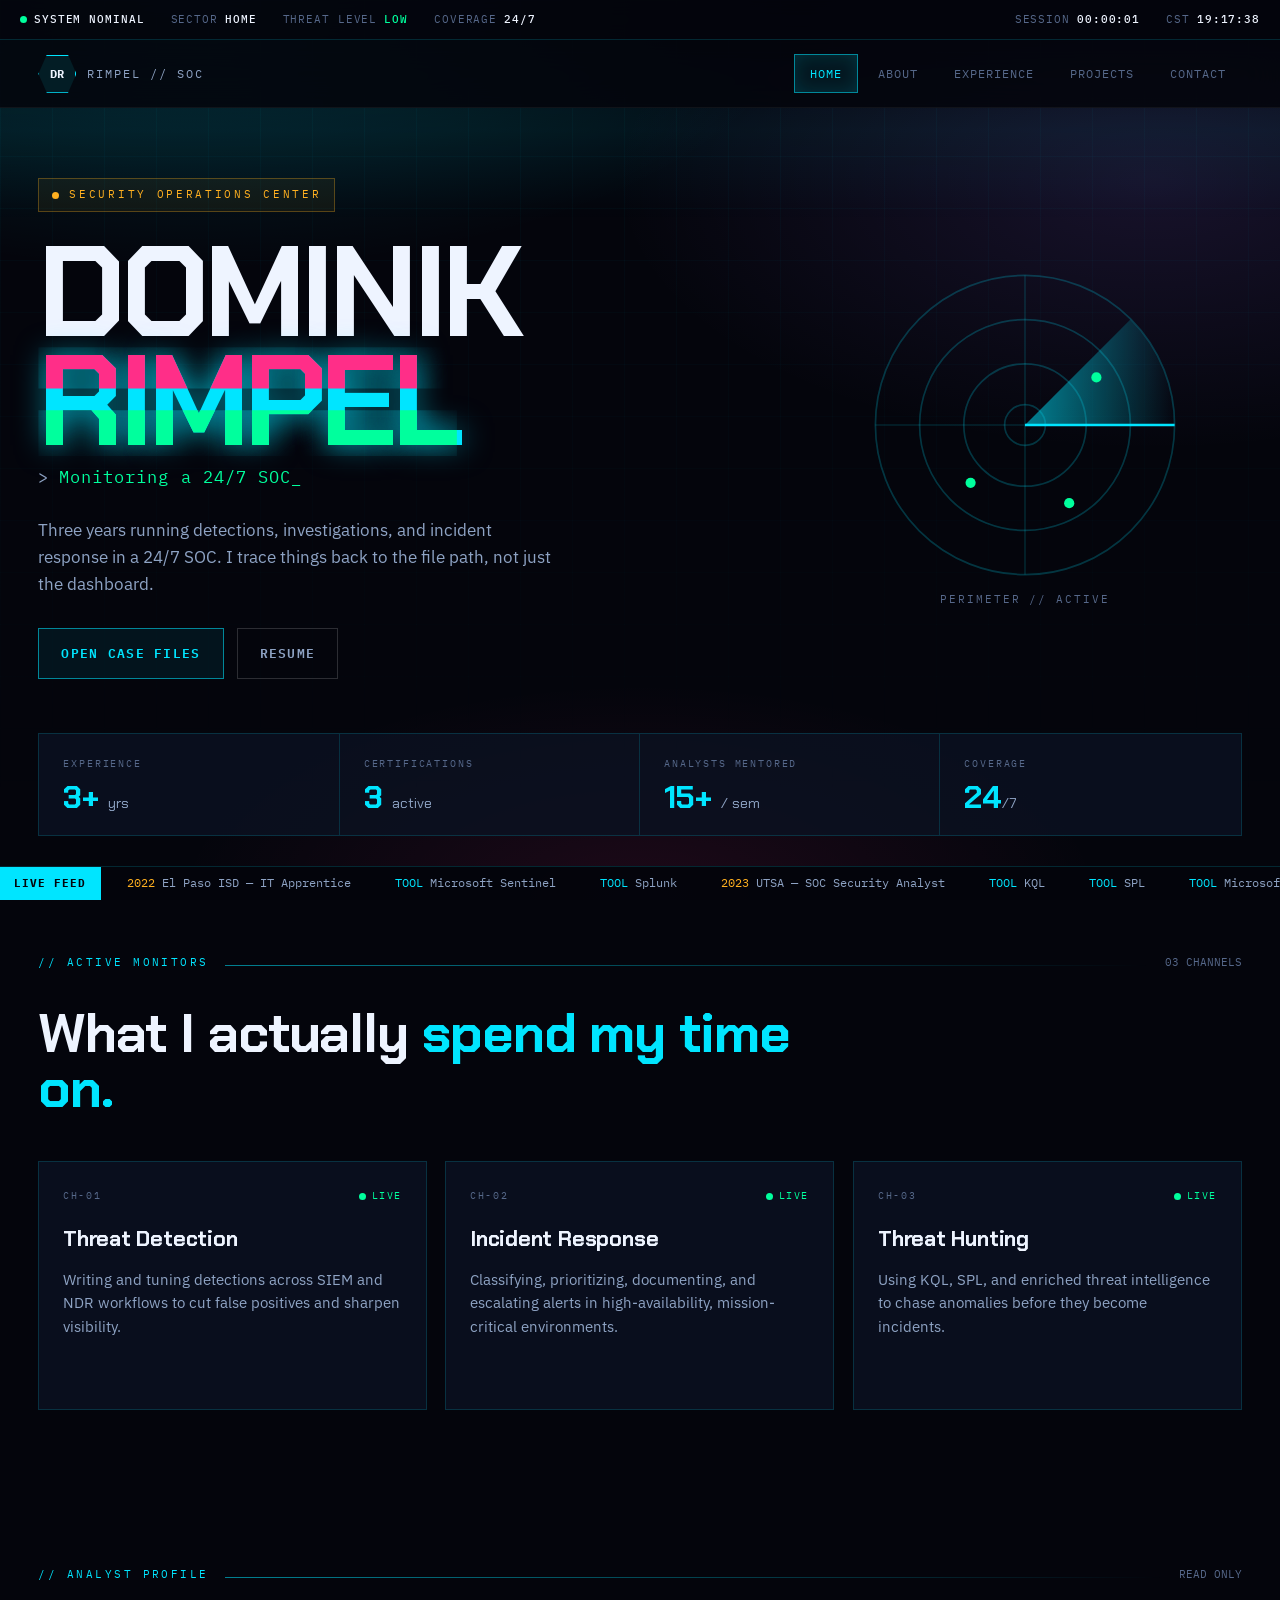
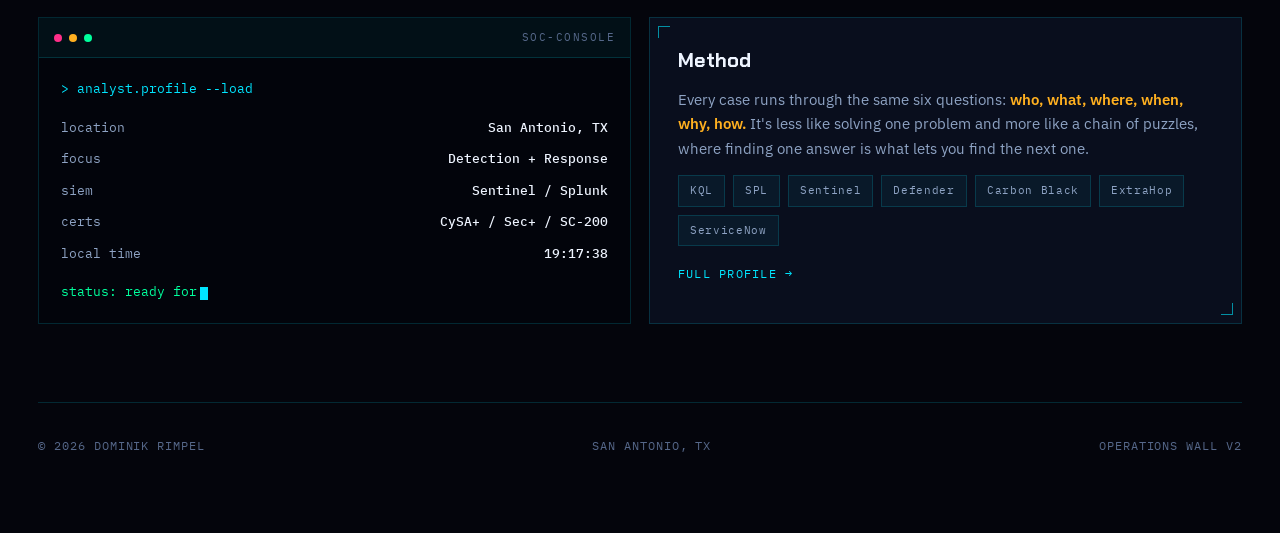
==== index.html @ 5b0d6db0 "Tweaked index again" ====
<!DOCTYPE html>
<html lang="en">
<head>
<meta charset="UTF-8">
<meta name="viewport" content="width=device-width, initial-scale=1.0">
<title>Dominik Rimpel | SOC Operations</title>
<link rel="preconnect" href="https://fonts.googleapis.com">
<link rel="preconnect" href="https://fonts.gstatic.com" crossorigin>
<link href="https://fonts.googleapis.com/css2?family=Chakra+Petch:wght@400;600;700&family=IBM+Plex+Mono:wght@400;500;600;700&family=IBM+Plex+Sans:wght@400;500;600&display=swap" rel="stylesheet">
<link rel="icon" href="assets/images/favicon/favicon.ico" sizes="any">
<link rel="icon" href="assets/images/favicon/favicon.svg" type="image/svg+xml">
<link rel="icon" href="assets/images/favicon/favicon-32.png" sizes="32x32" type="image/png">
<link rel="apple-touch-icon" href="assets/images/favicon/apple-touch-icon.png">
<link rel="stylesheet" href="assets/css/main.css">
</head>
<body>

<div class="boot" id="boot">
  <div class="boot-inner">
    <p class="boot-line">&gt; initializing operations wall<b> ok</b></p>
    <p class="boot-line">&gt; mounting telemetry feeds<b> ok</b></p>
    <p class="boot-line">&gt; loading analyst profile<b> ok</b></p>
    <p class="boot-line">&gt; sector: HOME<b> ready</b></p>
    <div class="boot-bar"><i></i></div>
  </div>
</div>

<div class="sweep"></div>
<div class="reticle" id="reticle"></div>

<div class="statusbar">
  <span class="sb-item"><span class="pip"></span> <b>SYSTEM NOMINAL</b></span>
  <span class="sb-item sb-hide">SECTOR <b>HOME</b></span>
  <span class="sb-item sb-hide">THREAT LEVEL <b class="ok">LOW</b></span>
  <span class="sb-item sb-hide">COVERAGE <b>24/7</b></span>
  <span class="sb-item sb-push">SESSION <b id="uptime">00:00:00</b></span>
  <span class="sb-item">CST <b data-clock>--:--:--</b></span>
</div>

<nav class="nav">
  <div class="nav-in">
    <a class="mark" href="index.html">
      <span class="mark-glyph">DR</span>
      <span class="mark-txt">Rimpel // SOC</span>
    </a>
    <button class="navbtn" id="navbtn" type="button">MENU</button>
    <ul class="navlinks" id="navlinks">
      <li><a class="on" href="index.html">Home</a></li>
      <li><a href="about.html">About</a></li>
      <li><a href="experience.html">Experience</a></li>
      <li><a href="projects.html">Projects</a></li>
      <li><a href="contact.html">Contact</a></li>
    </ul>
  </div>
</nav>

<main class="wrap">

<section class="hero">
  <div class="hero-grid">
    <div>
      <span class="kicker"><span class="pip"></span> Security Operations Center</span>
      <h1 class="name">Dominik<br><span class="glitch" data-t="Rimpel">Rimpel</span></h1>
      <p class="rolebar">&gt; <span class="rot" id="rotator" data-words="Monitoring a 24/7 SOC|Building better alerts|Chasing threats|CS graduate, 2026|Hardware tinkerer"></span></p>
      <p class="lede">Three years running detections, investigations, and incident response in a 24/7 SOC. I trace things back to the file path, not just the dashboard.</p>
      <div class="cta-row">
        <a class="btn" href="projects.html">Open Case Files</a>
        <a class="btn ghost" href="assets/files/Dominik-Rimpel-Resume.pdf" target="_blank">Resume</a>
      </div>
    </div>

    <div class="radar-cell">
      <div class="radar">
        <svg viewBox="0 0 200 200">
          <circle class="ring" cx="100" cy="100" r="88"/>
          <circle class="ring" cx="100" cy="100" r="62"/>
          <circle class="ring" cx="100" cy="100" r="36"/>
          <circle class="ring" cx="100" cy="100" r="12"/>
          <line class="cross" x1="100" y1="12" x2="100" y2="188"/>
          <line class="cross" x1="12" y1="100" x2="188" y2="100"/>
          <g class="beam">
            <defs>
              <linearGradient id="bg1" x1="0" y1="0" x2="1" y2="0">
                <stop offset="0%" stop-color="#00e5ff" stop-opacity="0.55"/>
                <stop offset="100%" stop-color="#00e5ff" stop-opacity="0"/>
              </linearGradient>
            </defs>
            <path d="M100,100 L188,100 A88,88 0 0,0 162,38 Z" fill="url(#bg1)"/>
            <line x1="100" y1="100" x2="188" y2="100" stroke="#00e5ff" stroke-width="1.5"/>
          </g>
          <circle class="blip" cx="142" cy="72" r="3"/>
          <circle class="blip" cx="68" cy="134" r="3"/>
          <circle class="blip" cx="126" cy="146" r="3"/>
        </svg>
        <p class="radar-cap">Perimeter // active</p>
      </div>
    </div>
  </div>

  <div class="metrics">
    <div class="metric">
      <p class="k">Experience</p>
      <p class="v"><span data-count="3">0</span>+ <small>yrs</small></p>
      <svg class="spark" viewBox="0 0 100 26" preserveAspectRatio="none"><path d="M0,20 L14,14 L28,17 L42,8 L56,12 L70,5 L84,9 L100,3"/></svg>
    </div>
    <div class="metric">
      <p class="k">Certifications</p>
      <p class="v"><span data-count="3">0</span> <small>active</small></p>
      <svg class="spark" viewBox="0 0 100 26" preserveAspectRatio="none"><path d="M0,22 L20,22 L20,14 L48,14 L48,7 L100,7"/></svg>
    </div>
    <div class="metric">
      <p class="k">Analysts Mentored</p>
      <p class="v"><span data-count="15">0</span>+ <small>/ sem</small></p>
      <svg class="spark" viewBox="0 0 100 26" preserveAspectRatio="none"><path d="M0,24 L16,18 L32,20 L48,11 L64,15 L80,6 L100,8"/></svg>
    </div>
    <div class="metric">
      <p class="k">COVERAGE</p>
      <p class="v">24<small>/7</small></p>
      <svg class="spark" viewBox="0 0 100 26" preserveAspectRatio="none"><path d="M0,13 L12,6 L24,19 L36,9 L48,21 L60,10 L72,17 L84,7 L100,13"/></svg>
    </div>
  </div>
</section>

<section class="slab">
  <div class="shead">
    <span class="lbl">// Active Monitors</span>
    <span class="rule"></span>
    <span class="cnt">03 CHANNELS</span>
  </div>
  <h2 class="big">What I actually <em>spend my time on.</em></h2>

  <div class="tiles">
    <div class="tile rv">
      <div class="tile-top"><span>CH-01</span><span class="st"><span class="pip"></span>LIVE</span></div>
      <h3>Threat Detection</h3>
      <p>Writing and tuning detections across SIEM and NDR workflows to cut false positives and sharpen visibility.</p>
      <div class="bars"><i style="animation-delay:0s"></i><i style="animation-delay:.1s"></i><i style="animation-delay:.2s"></i><i style="animation-delay:.3s"></i><i style="animation-delay:.4s"></i><i style="animation-delay:.5s"></i><i style="animation-delay:.6s"></i><i style="animation-delay:.7s"></i></div>
    </div>
    <div class="tile rv">
      <div class="tile-top"><span>CH-02</span><span class="st"><span class="pip"></span>LIVE</span></div>
      <h3>Incident Response</h3>
      <p>Classifying, prioritizing, documenting, and escalating alerts in high-availability, mission-critical environments.</p>
      <div class="bars"><i style="animation-delay:.15s"></i><i style="animation-delay:.35s"></i><i style="animation-delay:.05s"></i><i style="animation-delay:.5s"></i><i style="animation-delay:.25s"></i><i style="animation-delay:.6s"></i><i style="animation-delay:.4s"></i><i style="animation-delay:.2s"></i></div>
    </div>
    <div class="tile rv">
      <div class="tile-top"><span>CH-03</span><span class="st"><span class="pip"></span>LIVE</span></div>
      <h3>Threat Hunting</h3>
      <p>Using KQL, SPL, and enriched threat intelligence to chase anomalies before they become incidents.</p>
      <div class="bars"><i style="animation-delay:.3s"></i><i style="animation-delay:.1s"></i><i style="animation-delay:.45s"></i><i style="animation-delay:.2s"></i><i style="animation-delay:.55s"></i><i style="animation-delay:.35s"></i><i style="animation-delay:.65s"></i><i style="animation-delay:.15s"></i></div>
    </div>
  </div>
</section>

<section class="slab">
  <div class="shead">
    <span class="lbl">// Analyst Profile</span>
    <span class="rule"></span>
    <span class="cnt">READ ONLY</span>
  </div>
  <div class="split">
    <div class="term rv">
      <div class="term-bar"><span class="d"></span><span class="d"></span><span class="d"></span><span class="t">soc-console</span></div>
      <div class="term-body">
        <p class="cmd">&gt; <span data-type="analyst.profile --load"></span></p>
        <div class="row"><span>location</span><b>San Antonio, TX</b></div>
        <div class="row"><span>focus</span><b>Detection + Response</b></div>
        <div class="row"><span>siem</span><b>Sentinel / Splunk</b></div>
        <div class="row"><span>certs</span><b>CySA+ / Sec+ / SC-200</b></div>
        <div class="row"><span>local time</span><b data-clock>--:--:--</b></div>
        <p class="out">status: <span data-type="ready for investigation"></span></p>
      </div>
    </div>
    <div class="panelbox rv">
      <span class="corner tl"></span><span class="corner br"></span>
      <h3>Method</h3>
      <p>Every case runs through the same six questions: <strong>who, what, where, when, why, how.</strong> It's less like solving one problem and more like a chain of puzzles, where finding one answer is what lets you find the next one.</p>
      <ul class="chips">
        <li>KQL</li><li>SPL</li><li>Sentinel</li><li>Defender</li><li>Carbon Black</li><li>ExtraHop</li><li>ServiceNow</li>
      </ul>
      <a class="arrow" href="about.html">Full profile &rarr;</a>
    </div>
  </div>
</section>
</main>

<footer class="foot">
  <span>&copy; 2026 Dominik Rimpel</span>
  <span>San Antonio, TX</span>
  <span>Operations wall v2</span>
</footer>

<div class="ticker">
  <span class="ticker-tag">Live Feed</span>
  <div class="ticker-feed" id="tickerFeed"></div>
</div>

<script src="assets/js/main.js"></script>
</body>
</html>
---- assets/css/main.css ----
/* =========================================================
   DOMINIK RIMPEL — SOC OPERATIONS WALL
   A portfolio rendered as a live security operations console.
   ========================================================= */

:root{
  /* Core surface */
  --void:      #04050c;
  --deep:      #080c18;
  --panel:     rgba(11, 18, 34, 0.82);
  --panel-hi:  rgba(18, 28, 50, 0.92);
  --edge:      rgba(0, 229, 255, 0.16);
  --edge-hot:  rgba(0, 229, 255, 0.55);

  /* Signal palette */
  --cyan:      #00e5ff;
  --amber:     #ffb020;
  --magenta:   #ff2e88;
  --lime:      #00ff9d;
  --violet:    #9b6bff;

  /* Text */
  --text:      #eef4ff;
  --muted:     #8ea3c4;
  --dim:       #56688a;

  --mono: 'IBM Plex Mono', ui-monospace, monospace;
  --display: 'Chakra Petch', system-ui, sans-serif;
  --body: 'IBM Plex Sans', system-ui, sans-serif;

  --bar-h: 40px;
  --tick-h: 34px;
}

*{ box-sizing:border-box; margin:0; padding:0; }
html{ scroll-behavior:smooth; }

body{
  min-height:100vh;
  background:var(--void);
  color:var(--text);
  font-family:var(--body);
  line-height:1.6;
  overflow-x:hidden;
  padding-top:var(--bar-h);
  padding-bottom:var(--tick-h);
}

/* ===== Ambient field ===== */
body::before{
  content:"";
  position:fixed; inset:0; z-index:-3; pointer-events:none;
  background:
    radial-gradient(ellipse 80% 50% at 15% 0%, rgba(0,229,255,0.16), transparent 60%),
    radial-gradient(ellipse 70% 50% at 90% 20%, rgba(155,107,255,0.13), transparent 60%),
    radial-gradient(ellipse 60% 40% at 50% 100%, rgba(255,46,136,0.10), transparent 60%),
    var(--void);
}
body::after{
  content:"";
  position:fixed; inset:0; z-index:-2; pointer-events:none;
  background-image:
    linear-gradient(rgba(0,229,255,0.045) 1px, transparent 1px),
    linear-gradient(90deg, rgba(0,229,255,0.045) 1px, transparent 1px);
  background-size:52px 52px;
  animation:grid-crawl 9s linear infinite;
  mask-image:linear-gradient(to bottom, rgba(0,0,0,0.9), transparent 92%);
}
@keyframes grid-crawl{
  from{ background-position:0 0, 0 0; }
  to{ background-position:52px 52px, 52px 52px; }
}

/* Scanline sweep across whole viewport */
.sweep{
  position:fixed; left:0; right:0; height:180px; z-index:-1; pointer-events:none;
  background:linear-gradient(180deg, transparent, rgba(0,229,255,0.055), transparent);
  animation:sweep-down 7s linear infinite;
}
@keyframes sweep-down{
  from{ top:-180px; }
  to{ top:100%; }
}

/* Cursor reticle */
.reticle{
  position:fixed; width:460px; height:460px; z-index:1; pointer-events:none;
  border-radius:50%;
  background:radial-gradient(circle, rgba(0,229,255,0.09), transparent 68%);
  transform:translate(-9999px,-9999px);
  transition:transform 0.05s linear;
}

/* ===== Boot overlay ===== */
.boot{
  position:fixed; inset:0; z-index:200;
  background:var(--void);
  display:flex; align-items:center; justify-content:center;
  font-family:var(--mono); font-size:0.86rem;
  transition:opacity 0.5s ease, visibility 0.5s ease;
}
.boot.done{ opacity:0; visibility:hidden; }
.boot-inner{ width:min(520px, 86%); }
.boot-line{ color:var(--dim); margin-bottom:5px; }
.boot-line b{ color:var(--lime); font-weight:500; }
.boot-bar{
  height:3px; background:rgba(255,255,255,0.08); margin-top:18px; overflow:hidden;
}
.boot-bar i{
  display:block; height:100%; width:0%;
  background:linear-gradient(90deg, var(--cyan), var(--lime));
  box-shadow:0 0 14px var(--cyan);
}

/* ===== Top status bar ===== */
.statusbar{
  position:fixed; top:0; left:0; right:0; height:var(--bar-h); z-index:60;
  display:flex; align-items:center; gap:26px;
  padding:0 20px;
  background:rgba(4,5,12,0.94);
  border-bottom:1px solid var(--edge);
  backdrop-filter:blur(14px);
  font-family:var(--mono); font-size:0.7rem;
  letter-spacing:0.08em; text-transform:uppercase;
  color:var(--dim);
  overflow:hidden;
}
.sb-item{ display:flex; align-items:center; gap:7px; white-space:nowrap; }
.sb-item b{ color:var(--text); font-weight:500; }
.sb-item .ok{ color:var(--lime); }
.sb-item .warn{ color:var(--amber); }
.sb-push{ margin-left:auto; }
.pip{
  width:7px; height:7px; border-radius:50%; background:var(--lime);
  box-shadow:0 0 0 0 rgba(0,255,157,0.6);
  animation:pip 1.8s ease-out infinite;
}
@keyframes pip{
  0%{ box-shadow:0 0 0 0 rgba(0,255,157,0.55); }
  70%{ box-shadow:0 0 0 9px rgba(0,255,157,0); }
  100%{ box-shadow:0 0 0 0 rgba(0,255,157,0); }
}
@media (max-width:900px){ .sb-hide{ display:none; } }

/* ===== Bottom event ticker ===== */
.ticker{
  position:fixed; bottom:0; left:0; right:0; height:var(--tick-h); z-index:60;
  background:rgba(4,5,12,0.96);
  border-top:1px solid var(--edge);
  display:flex; align-items:center; overflow:hidden;
  font-family:var(--mono); font-size:0.72rem;
}
.ticker-tag{
  flex-shrink:0; height:100%; display:flex; align-items:center; padding:0 14px;
  background:var(--cyan); color:#04050c; font-weight:700;
  letter-spacing:0.1em; text-transform:uppercase; font-size:0.66rem;
}
.ticker-feed{
  display:flex; gap:44px; white-space:nowrap;
  animation:ticker-run 46s linear infinite;
  padding-left:26px;
}
.ticker-feed span{ color:var(--muted); }
.ticker-feed span i{ font-style:normal; color:var(--cyan); }
.ticker-feed span em{ font-style:normal; color:var(--amber); }
.ticker-feed span u{ text-decoration:none; color:var(--lime); }
@keyframes ticker-run{
  from{ transform:translateX(0); }
  to{ transform:translateX(-50%); }
}

/* ===== Nav ===== */
.nav{
  position:sticky; top:var(--bar-h); z-index:50;
  background:rgba(4,5,12,0.86);
  border-bottom:1px solid rgba(255,255,255,0.05);
  backdrop-filter:blur(16px);
}
.nav-in{
  width:min(1320px,94%); margin:0 auto;
  display:flex; align-items:center; justify-content:space-between;
  padding:14px 0; gap:20px;
}
.mark{
  display:flex; align-items:center; gap:11px;
  text-decoration:none; color:var(--text);
}
.mark-glyph{
  width:38px; height:38px; flex-shrink:0;
  border:1px solid var(--cyan);
  clip-path:polygon(22% 0%, 78% 0%, 100% 50%, 78% 100%, 22% 100%, 0% 50%);
  display:grid; place-items:center;
  font-family:var(--mono); font-weight:700; font-size:0.78rem;
  background:rgba(0,229,255,0.09);
  animation:glyph-glow 2.6s ease-in-out infinite;
}
@keyframes glyph-glow{
  0%,100%{ box-shadow:0 0 12px rgba(0,229,255,0.28); }
  50%{ box-shadow:0 0 26px rgba(0,229,255,0.6); }
}
.mark-txt{ font-family:var(--mono); font-size:0.76rem; letter-spacing:0.16em; text-transform:uppercase; color:var(--muted); }

.navlinks{ list-style:none; display:flex; gap:4px; }
.navlinks a{
  display:block; padding:9px 15px;
  font-family:var(--mono); font-size:0.76rem; letter-spacing:0.08em; text-transform:uppercase;
  color:var(--dim); text-decoration:none;
  border:1px solid transparent;
  transition:color 0.2s, border-color 0.2s, background 0.2s;
}
.navlinks a:hover{ color:var(--text); border-color:var(--edge); }
.navlinks a.on{
  color:var(--cyan); border-color:var(--edge-hot);
  background:rgba(0,229,255,0.08);
  box-shadow:inset 0 0 18px rgba(0,229,255,0.14);
}
.navbtn{
  display:none; background:none; border:1px solid var(--edge); color:var(--text);
  font-family:var(--mono); font-size:0.74rem; padding:9px 13px; cursor:pointer;
}

/* ===== Layout ===== */
.wrap{ width:min(1320px,94%); margin:0 auto; position:relative; }
.slab{ padding:78px 0; position:relative; }

/* Section header with rule */
.shead{ display:flex; align-items:baseline; gap:16px; margin-bottom:34px; }
.shead .lbl{
  font-family:var(--mono); font-size:0.7rem; letter-spacing:0.22em; text-transform:uppercase;
  color:var(--cyan); white-space:nowrap;
}
.shead .rule{ flex:1; height:1px; background:linear-gradient(90deg, var(--edge-hot), transparent); }
.shead .cnt{ font-family:var(--mono); font-size:0.7rem; color:var(--dim); }

h2.big{
  font-family:var(--display);
  font-size:clamp(2rem,4.6vw,3.4rem); font-weight:700;
  letter-spacing:-0.02em; line-height:1.02; margin-bottom:44px;
  max-width:820px;
}
h2.big em{ font-style:normal; color:var(--cyan); }

/* ===== HERO ===== */
.hero{ position:relative; padding:70px 0 40px; }
.hero-grid{ display:grid; grid-template-columns:1.25fr 0.75fr; gap:48px; align-items:center; }

.kicker{
  display:inline-flex; align-items:center; gap:10px;
  font-family:var(--mono); font-size:0.7rem; letter-spacing:0.24em; text-transform:uppercase;
  color:var(--amber); border:1px solid rgba(255,176,32,0.3);
  padding:7px 13px; margin-bottom:26px;
  background:rgba(255,176,32,0.06);
}
.kicker .pip{ background:var(--amber); animation:pip-a 1.8s ease-out infinite; }
@keyframes pip-a{
  0%{ box-shadow:0 0 0 0 rgba(255,176,32,0.55); }
  70%{ box-shadow:0 0 0 9px rgba(255,176,32,0); }
  100%{ box-shadow:0 0 0 0 rgba(255,176,32,0); }
}

h1.name{
  font-family:var(--display); font-weight:700;
  font-size:clamp(3.4rem,10vw,8rem); line-height:0.85;
  letter-spacing:-0.045em; text-transform:uppercase;
  margin-bottom:8px;
}
h1.name .glitch{
  position:relative; display:inline-block; color:var(--cyan);
  text-shadow:0 0 30px rgba(0,229,255,0.5);
}
h1.name .glitch::before,
h1.name .glitch::after{
  content:attr(data-t); position:absolute; left:0; top:0; width:100%;
  overflow:hidden; pointer-events:none;
}
h1.name .glitch::before{
  color:var(--magenta); animation:gl-a 4.2s steps(1) infinite; clip-path:inset(0 0 62% 0);
}
h1.name .glitch::after{
  color:var(--lime); animation:gl-b 4.2s steps(1) infinite; clip-path:inset(58% 0 0 0);
}
@keyframes gl-a{
  0%,88%,100%{ transform:translate(0,0); opacity:0; }
  90%{ transform:translate(-3px,-1px); opacity:0.85; }
  93%{ transform:translate(2px,1px); opacity:0.7; }
  96%{ transform:translate(0,0); opacity:0; }
}
@keyframes gl-b{
  0%,88%,100%{ transform:translate(0,0); opacity:0; }
  91%{ transform:translate(3px,1px); opacity:0.8; }
  94%{ transform:translate(-2px,-1px); opacity:0.6; }
  97%{ transform:translate(0,0); opacity:0; }
}

.rolebar{
  font-family:var(--mono); font-size:clamp(0.85rem,1.6vw,1.05rem);
  color:var(--muted); letter-spacing:0.06em; margin-bottom:26px;
  display:flex; align-items:center; gap:10px; flex-wrap:wrap;
}
.rolebar .rot{ color:var(--lime); }
.rolebar .rot::after{
  content:"_"; animation:blink 1s steps(1) infinite; color:var(--lime);
}
@keyframes blink{ 0%,49%{opacity:1;} 50%,100%{opacity:0;} }

.hero p.lede{ color:var(--muted); font-size:1.06rem; max-width:520px; margin-bottom:30px; }
.cta-row{ display:flex; gap:13px; flex-wrap:wrap; }
.btn{
  font-family:var(--mono); font-size:0.8rem; letter-spacing:0.1em; text-transform:uppercase;
  padding:14px 22px; text-decoration:none; font-weight:600;
  border:1px solid var(--edge-hot); color:var(--cyan);
  background:rgba(0,229,255,0.07); position:relative; overflow:hidden;
  transition:color 0.2s, box-shadow 0.25s, transform 0.2s;
}
.btn:hover{ color:#04050c; box-shadow:0 0 34px rgba(0,229,255,0.6); transform:translateY(-2px); }
.btn::before{
  content:""; position:absolute; inset:0; background:var(--cyan);
  transform:scaleX(0); transform-origin:left; transition:transform 0.28s ease; z-index:-1;
}
.btn:hover::before{ transform:scaleX(1); }
.btn.ghost{ border-color:rgba(255,255,255,0.16); color:var(--muted); background:none; }
.btn.ghost:hover{ color:var(--text); border-color:var(--edge-hot); box-shadow:0 0 22px rgba(0,229,255,0.25); }

/* Radar */
.radar-cell{ display:grid; place-items:center; position:relative; }
.radar{ width:100%; max-width:340px; aspect-ratio:1; position:relative; }
.radar svg{ width:100%; height:100%; overflow:visible; }
.radar .ring{ fill:none; stroke:rgba(0,229,255,0.22); stroke-width:1; }
.radar .cross{ stroke:rgba(0,229,255,0.14); stroke-width:1; }
.radar .beam{ transform-origin:100px 100px; animation:radar-spin 4s linear infinite; }
@keyframes radar-spin{ to{ transform:rotate(360deg); } }
.radar .blip{ fill:var(--lime); animation:blip 4s ease-in-out infinite; }
.radar .blip:nth-of-type(2){ animation-delay:1.1s; fill:var(--amber); }
.radar .blip:nth-of-type(3){ animation-delay:2.4s; fill:var(--magenta); }
@keyframes blip{
  0%,100%{ opacity:0; r:2; }
  10%{ opacity:1; r:4; }
  45%{ opacity:0.2; r:3; }
}
.radar-cap{
  position:absolute; bottom:-6px; left:0; right:0; text-align:center;
  font-family:var(--mono); font-size:0.66rem; letter-spacing:0.18em;
  text-transform:uppercase; color:var(--dim);
}

/* ===== Metric strip ===== */
.metrics{
  display:grid; grid-template-columns:repeat(4,1fr);
  border:1px solid var(--edge); background:var(--panel);
  margin-top:54px;
}
.metric{
  padding:22px 24px; border-right:1px solid var(--edge); position:relative; overflow:hidden;
}
.metric:last-child{ border-right:none; }
.metric .k{
  font-family:var(--mono); font-size:0.64rem; letter-spacing:0.18em;
  text-transform:uppercase; color:var(--dim); margin-bottom:9px;
}
.metric .v{
  font-family:var(--display); font-size:2rem; font-weight:700; line-height:1;
  color:var(--cyan);
}
.metric .v small{ font-size:0.9rem; color:var(--muted); font-weight:400; }
.metric .spark{ position:absolute; bottom:0; left:0; right:0; height:26px; opacity:0.5; }
.metric .spark path{
  fill:none; stroke:var(--cyan); stroke-width:1.4;
  stroke-dasharray:200; stroke-dashoffset:200;
  animation:spark-draw 3.4s ease-in-out infinite;
}
@keyframes spark-draw{
  0%{ stroke-dashoffset:200; }
  55%{ stroke-dashoffset:0; }
  100%{ stroke-dashoffset:-200; }
}
@media (max-width:900px){ .metrics{ grid-template-columns:repeat(2,1fr); } .metric{ border-bottom:1px solid var(--edge); } }

/* ===== Monitor tiles (core work) ===== */
.tiles{ display:grid; grid-template-columns:repeat(3,1fr); gap:18px; }
.tile{
  border:1px solid var(--edge); background:var(--panel);
  padding:26px 24px 24px; position:relative; overflow:hidden;
  transition:border-color 0.25s, box-shadow 0.25s, background 0.25s;
  transform-style:preserve-3d; will-change:transform;
}
.tile::before{
  content:""; position:absolute; top:0; left:0; right:0; height:2px;
  background:linear-gradient(90deg, transparent, var(--cyan), transparent);
  transform:translateX(-100%);
  animation:tile-scan 3.6s linear infinite;
}
.tile:nth-child(2)::before{ animation-delay:1.2s; }
.tile:nth-child(3)::before{ animation-delay:2.4s; }
@keyframes tile-scan{ to{ transform:translateX(100%); } }
.tile:hover{
  border-color:var(--edge-hot);
  box-shadow:0 0 46px rgba(0,229,255,0.22), inset 0 0 40px rgba(0,229,255,0.05);
  background:var(--panel-hi);
}
.tile-top{
  display:flex; align-items:center; justify-content:space-between;
  font-family:var(--mono); font-size:0.64rem; letter-spacing:0.16em;
  text-transform:uppercase; color:var(--dim); margin-bottom:18px;
}
.tile-top .st{ display:flex; align-items:center; gap:6px; color:var(--lime); }
.tile h3{
  font-family:var(--display); font-size:1.35rem; font-weight:700;
  letter-spacing:-0.01em; margin-bottom:11px;
}
.tile p{ color:var(--muted); font-size:0.92rem; }
.tile .bars{ display:flex; gap:3px; margin-top:20px; height:26px; align-items:flex-end; }
.tile .bars i{
  flex:1; background:linear-gradient(180deg, var(--cyan), rgba(0,229,255,0.18));
  animation:bar-eq 1.4s ease-in-out infinite;
}
@keyframes bar-eq{
  0%,100%{ height:22%; }
  50%{ height:88%; }
}
@media (max-width:900px){ .tiles{ grid-template-columns:1fr; } }

/* ===== Timeline (log stream style) ===== */
.stream{ position:relative; padding-left:34px; }
.stream::before{
  content:""; position:absolute; left:7px; top:8px; bottom:8px; width:1px;
  background:linear-gradient(180deg, var(--cyan), rgba(0,229,255,0.06));
}
.entry{ position:relative; padding-bottom:26px; }
.entry:last-child{ padding-bottom:0; }
.entry::before{
  content:""; position:absolute; left:-34px; top:14px;
  width:15px; height:15px; border:1px solid var(--cyan);
  background:var(--void); transform:rotate(45deg);
  animation:node-pulse 2.4s ease-in-out infinite;
}
@keyframes node-pulse{
  0%,100%{ box-shadow:0 0 0 0 rgba(0,229,255,0.4); }
  60%{ box-shadow:0 0 0 10px rgba(0,229,255,0); }
}
.entry-body{
  border:1px solid var(--edge); background:var(--panel);
  padding:24px 26px; position:relative; overflow:hidden;
  transition:border-color 0.25s, box-shadow 0.25s, transform 0.25s, background 0.25s;
}
.entry-body:hover{
  border-color:var(--edge-hot); background:var(--panel-hi);
  box-shadow:0 0 40px rgba(0,229,255,0.18); transform:translateX(5px);
}
.entry-meta{
  display:flex; align-items:center; gap:12px; flex-wrap:wrap;
  font-family:var(--mono); font-size:0.68rem; letter-spacing:0.12em;
  text-transform:uppercase; color:var(--amber); margin-bottom:11px;
}
.entry-meta .sev{
  border:1px solid rgba(0,255,157,0.35); color:var(--lime);
  padding:2px 8px; font-size:0.6rem;
}
.entry-body h3{ font-family:var(--display); font-size:1.3rem; font-weight:700; margin-bottom:2px; }
.entry-body .org{
  font-family:var(--mono); font-size:0.78rem; color:var(--cyan); margin-bottom:15px;
}
.entry-body ul{ list-style:none; display:flex; flex-direction:column; gap:9px; }
.entry-body li{ position:relative; padding-left:20px; color:var(--muted); font-size:0.92rem; }
.entry-body li::before{
  content:"▸"; position:absolute; left:0; color:var(--cyan); font-size:0.8rem;
}

/* ===== Chips ===== */
.chips{ display:flex; flex-wrap:wrap; gap:8px; margin:14px 0; list-style:none; }
.chips li, .chip{
  font-family:var(--mono); font-size:0.7rem; letter-spacing:0.06em;
  border:1px solid var(--edge); color:var(--muted);
  padding:6px 11px; background:rgba(0,229,255,0.05);
  transition:border-color 0.2s, color 0.2s, background 0.2s;
}
.chips li:hover, .chip:hover{
  border-color:var(--edge-hot); color:var(--cyan); background:rgba(0,229,255,0.12);
}

/* ===== Link ===== */
.arrow{
  display:inline-flex; align-items:center; gap:8px; text-decoration:none;
  font-family:var(--mono); font-size:0.78rem; letter-spacing:0.1em; text-transform:uppercase;
  color:var(--cyan); transition:gap 0.22s, text-shadow 0.22s;
}
.arrow:hover{ gap:14px; text-shadow:0 0 16px rgba(0,229,255,0.7); }

/* ===== Panels / split ===== */
.split{ display:grid; grid-template-columns:1fr 1fr; gap:18px; }
.panelbox{
  border:1px solid var(--edge); background:var(--panel);
  padding:26px 28px; position:relative; overflow:hidden;
  transition:border-color 0.25s, box-shadow 0.25s;
}
.panelbox:hover{ border-color:var(--edge-hot); box-shadow:0 0 38px rgba(0,229,255,0.16); }
.panelbox h3{ font-family:var(--display); font-size:1.25rem; font-weight:700; margin-bottom:12px; }
.panelbox p{ color:var(--muted); font-size:0.94rem; }
.panelbox p + p{ margin-top:12px; }
.panelbox strong{ color:var(--amber); font-weight:600; }
.corner{
  position:absolute; width:12px; height:12px; border:1px solid var(--cyan); opacity:0.6;
}
.corner.tl{ top:8px; left:8px; border-right:0; border-bottom:0; }
.corner.br{ bottom:8px; right:8px; border-left:0; border-top:0; }
@media (max-width:900px){ .split{ grid-template-columns:1fr; } }

/* ===== Console ===== */
.term{
  border:1px solid var(--edge); background:rgba(3,5,12,0.9);
  font-family:var(--mono); font-size:0.84rem; overflow:hidden;
}
.term-bar{
  display:flex; align-items:center; gap:7px; padding:11px 15px;
  border-bottom:1px solid var(--edge); background:rgba(0,229,255,0.05);
  font-size:0.66rem; letter-spacing:0.14em; text-transform:uppercase; color:var(--dim);
}
.term-bar .d{ width:8px; height:8px; border-radius:50%; background:var(--magenta); }
.term-bar .d:nth-child(2){ background:var(--amber); }
.term-bar .d:nth-child(3){ background:var(--lime); }
.term-bar .t{ margin-left:auto; }
.term-body{ padding:20px 22px; }
.term-body .row{ display:flex; justify-content:space-between; padding:5px 0; color:var(--muted); }
.term-body .row b{ color:var(--text); font-weight:500; }
.term-body .cmd{ color:var(--cyan); margin-bottom:12px; }
.term-body .out{ color:var(--lime); margin-top:12px; }
.typed::after{
  content:""; display:inline-block; width:8px; height:1em; margin-left:3px;
  background:var(--cyan); vertical-align:text-bottom;
  animation:blink 0.9s steps(1) infinite;
}

/* ===== Project cards ===== */
.projects{ display:grid; grid-template-columns:repeat(2,1fr); gap:18px; }
.proj{
  border:1px solid var(--edge); background:var(--panel);
  padding:0; position:relative; overflow:hidden; display:block;
  text-decoration:none; color:inherit;
  transition:border-color 0.25s, box-shadow 0.25s;
  transform-style:preserve-3d; will-change:transform;
}
.proj:hover{ border-color:var(--edge-hot); box-shadow:0 0 52px rgba(0,229,255,0.25); }
.proj-img{ position:absolute; inset:0; opacity:0; transition:opacity 0.45s ease; z-index:0; }
.proj-img img{
  width:100%; height:100%; object-fit:cover;
  transform:scale(1.06); transition:transform 0.6s ease;
}
.proj:hover .proj-img{ opacity:1; }
.proj:hover .proj-img img{ transform:scale(1); }
.proj-img::after{
  content:""; position:absolute; inset:0;
  background:linear-gradient(180deg, rgba(4,5,12,0.72), rgba(4,5,12,0.95) 70%);
}
.proj-hd{
  position:relative; z-index:1;
  display:flex; align-items:center; justify-content:space-between;
  padding:13px 22px; border-bottom:1px solid var(--edge);
  font-family:var(--mono); font-size:0.64rem; letter-spacing:0.16em;
  text-transform:uppercase; color:var(--dim);
}
.proj-bd{ position:relative; z-index:1; padding:26px 24px 24px; }
.proj-bd h3{ font-family:var(--display); font-size:1.35rem; font-weight:700; margin-bottom:11px; }
.proj-bd > p{ color:var(--muted); font-size:0.93rem; margin-bottom:15px; }
.proj-bd ul{ list-style:none; display:flex; flex-direction:column; gap:8px; margin-bottom:15px; }
.proj-bd li{ position:relative; padding-left:19px; color:var(--muted); font-size:0.87rem; }
.proj-bd li::before{ content:"▸"; position:absolute; left:0; color:var(--amber); font-size:0.75rem; }
.proj-tech{
  display:block; font-family:var(--mono); font-size:0.72rem;
  color:var(--amber); margin-bottom:15px;
}
@media (max-width:900px){ .projects{ grid-template-columns:1fr; } }

/* ===== Table ===== */
.tablebox{ border:1px solid var(--edge); overflow:hidden; background:var(--panel); }
table{ width:100%; border-collapse:collapse; }
th,td{ padding:15px 20px; text-align:left; border-bottom:1px solid var(--edge); }
tr:last-child td{ border-bottom:none; }
th{
  font-family:var(--mono); font-size:0.66rem; letter-spacing:0.16em; text-transform:uppercase;
  color:var(--cyan); background:rgba(0,229,255,0.07);
}
td{ color:var(--muted); font-size:0.91rem; }
td:first-child{ color:var(--text); font-family:var(--mono); font-size:0.8rem; }
tbody tr{ transition:background 0.2s; }
tbody tr:hover{ background:rgba(0,229,255,0.05); }

/* ===== Contact rows ===== */
.links{ display:flex; flex-direction:column; gap:10px; margin-top:20px; }
.linkrow{
  display:flex; align-items:center; justify-content:space-between;
  padding:15px 19px; border:1px solid var(--edge);
  background:rgba(0,229,255,0.04); text-decoration:none; color:var(--text);
  font-family:var(--mono); position:relative; overflow:hidden;
  transition:border-color 0.22s, background 0.22s, transform 0.22s, box-shadow 0.22s;
}
.linkrow:hover{
  border-color:var(--edge-hot); background:rgba(0,229,255,0.11);
  transform:translateX(5px); box-shadow:0 0 28px rgba(0,229,255,0.2);
}
.linkrow .k{ font-size:0.68rem; letter-spacing:0.14em; text-transform:uppercase; color:var(--dim); }
.linkrow .v{ font-size:0.85rem; }

/* ===== Reveal ===== */
html.js .rv{ opacity:0; transform:translateY(24px); transition:opacity 0.6s ease, transform 0.6s ease; }
html.js .rv.in{ opacity:1; transform:none; }
html.js .rv:nth-child(2){ transition-delay:0.07s; }
html.js .rv:nth-child(3){ transition-delay:0.14s; }
html.js .rv:nth-child(4){ transition-delay:0.21s; }

/* ===== Footer ===== */
.foot{
  width:min(1320px,94%); margin:0 auto; padding:34px 0 44px;
  border-top:1px solid var(--edge);
  display:flex; justify-content:space-between; gap:18px; flex-wrap:wrap;
  font-family:var(--mono); font-size:0.72rem; color:var(--dim);
  letter-spacing:0.08em; text-transform:uppercase;
}

/* ===== Responsive ===== */
@media (max-width:900px){
  .hero-grid{ grid-template-columns:1fr; }
  .radar-cell{ order:-1; }
  .reticle{ display:none; }
  .navbtn{ display:inline-block; }
  .navlinks{
    display:none; position:absolute; top:66px; left:3%; right:3%;
    flex-direction:column; background:rgba(4,5,12,0.98);
    border:1px solid var(--edge); padding:10px;
  }
  .navlinks.open{ display:flex; }
}

@media (prefers-reduced-motion: reduce){
  *,*::before,*::after{ animation:none !important; transition-duration:0.001ms !important; }
  .reticle,.sweep{ display:none; }
  .boot{ display:none; }
}

:focus-visible{ outline:2px solid var(--cyan); outline-offset:3px; }
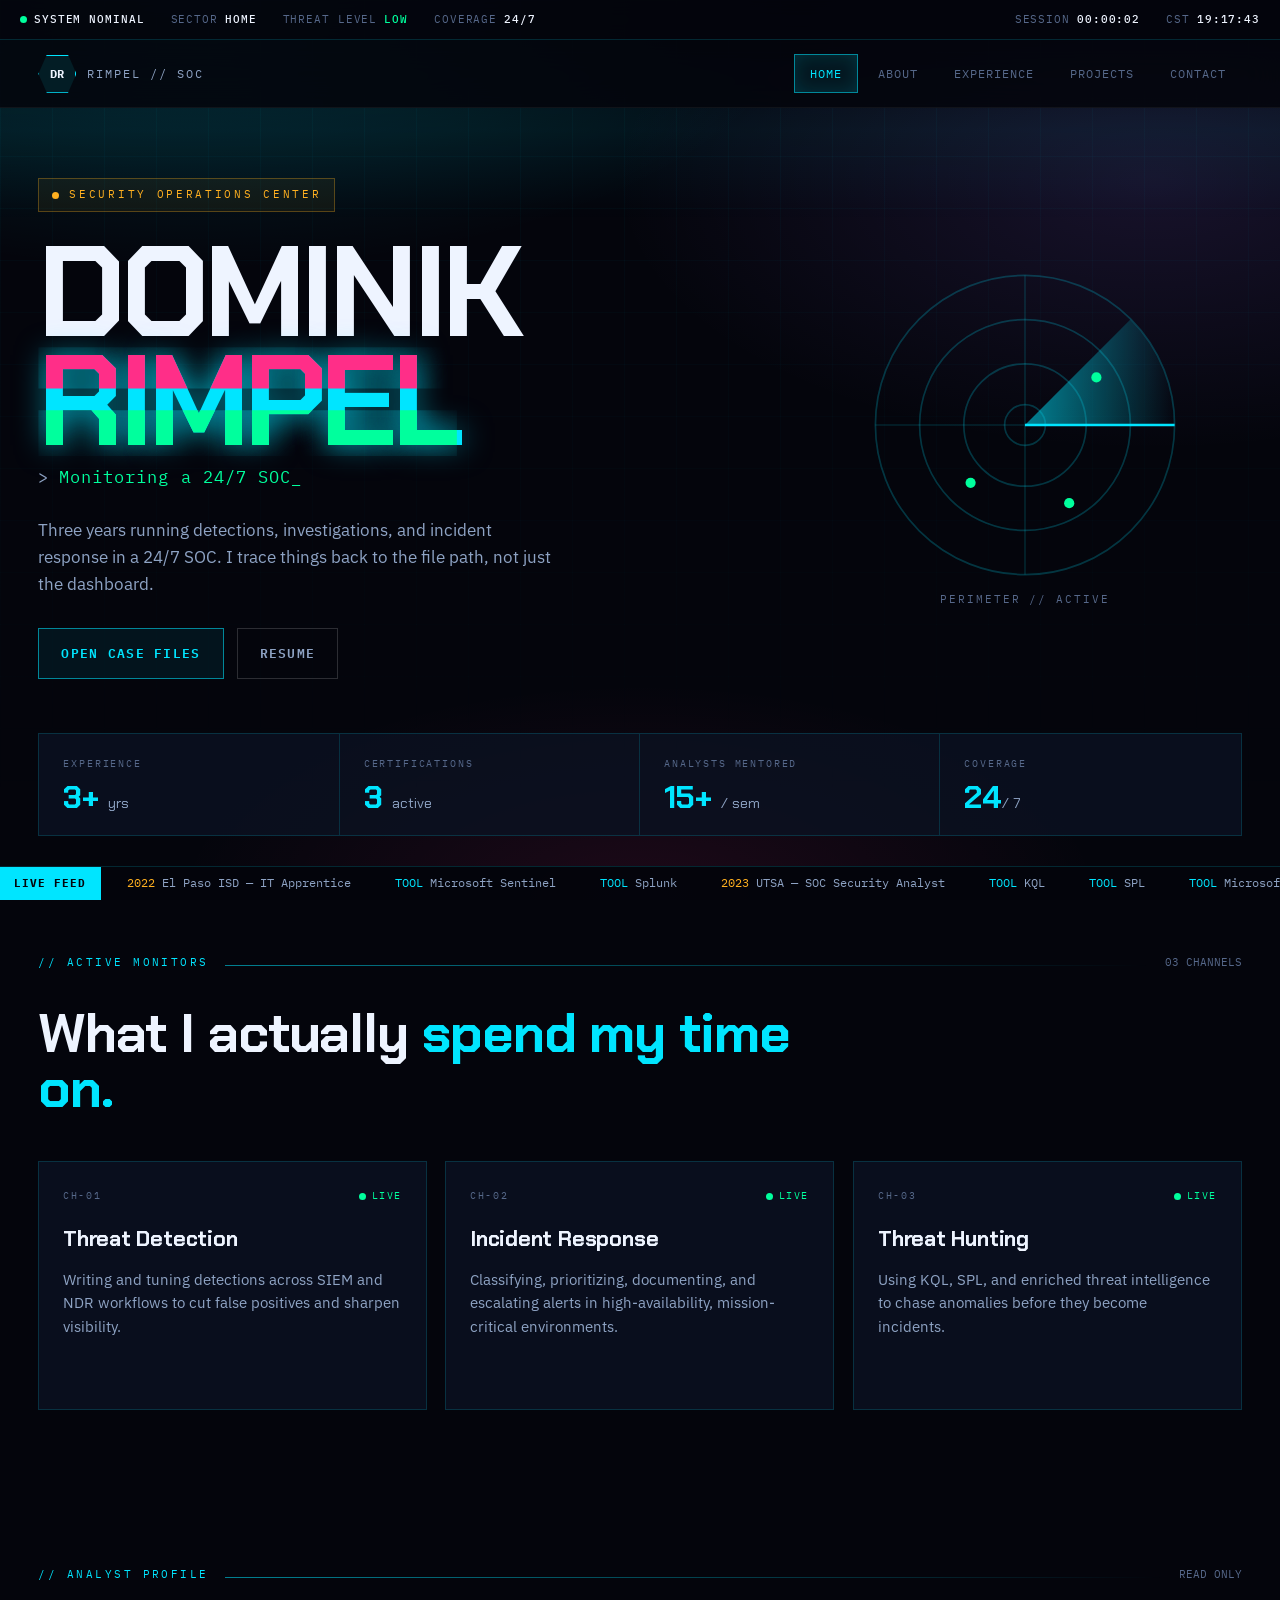
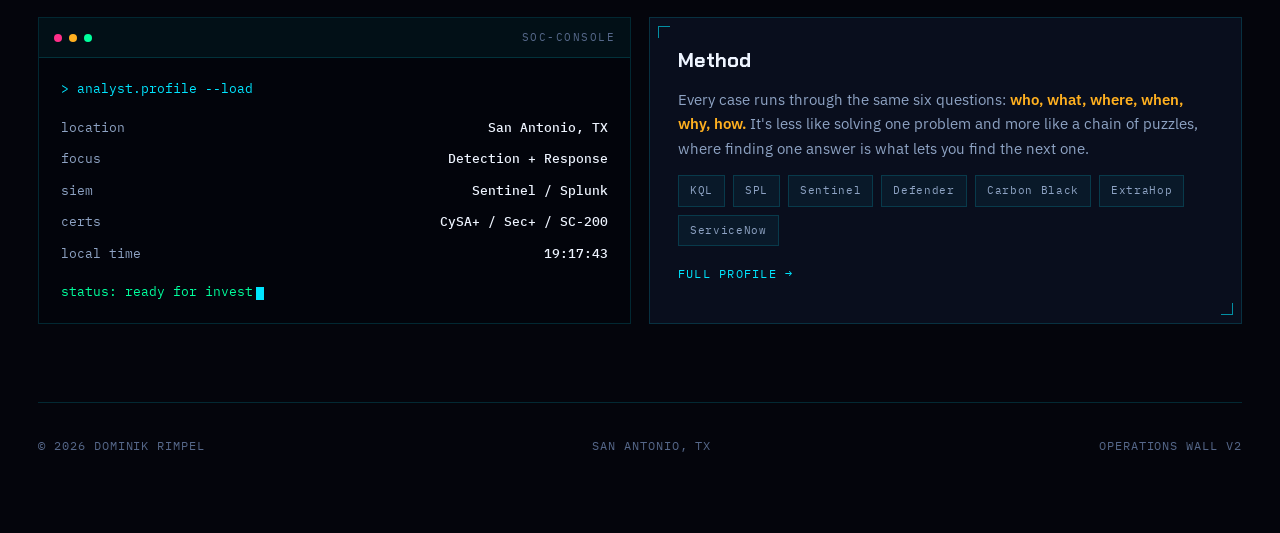
==== commit b32f3a21: "Tweaked index again" ====
--- a/index.html
+++ b/index.html
@@ -115,7 +115,7 @@
     </div>
     <div class="metric">
       <p class="k">COVERAGE</p>
-      <p class="v">24<small>/7</small></p>
+      <p class="v">24<small>/ 7</small></p>
       <svg class="spark" viewBox="0 0 100 26" preserveAspectRatio="none"><path d="M0,13 L12,6 L24,19 L36,9 L48,21 L60,10 L72,17 L84,7 L100,13"/></svg>
     </div>
   </div>
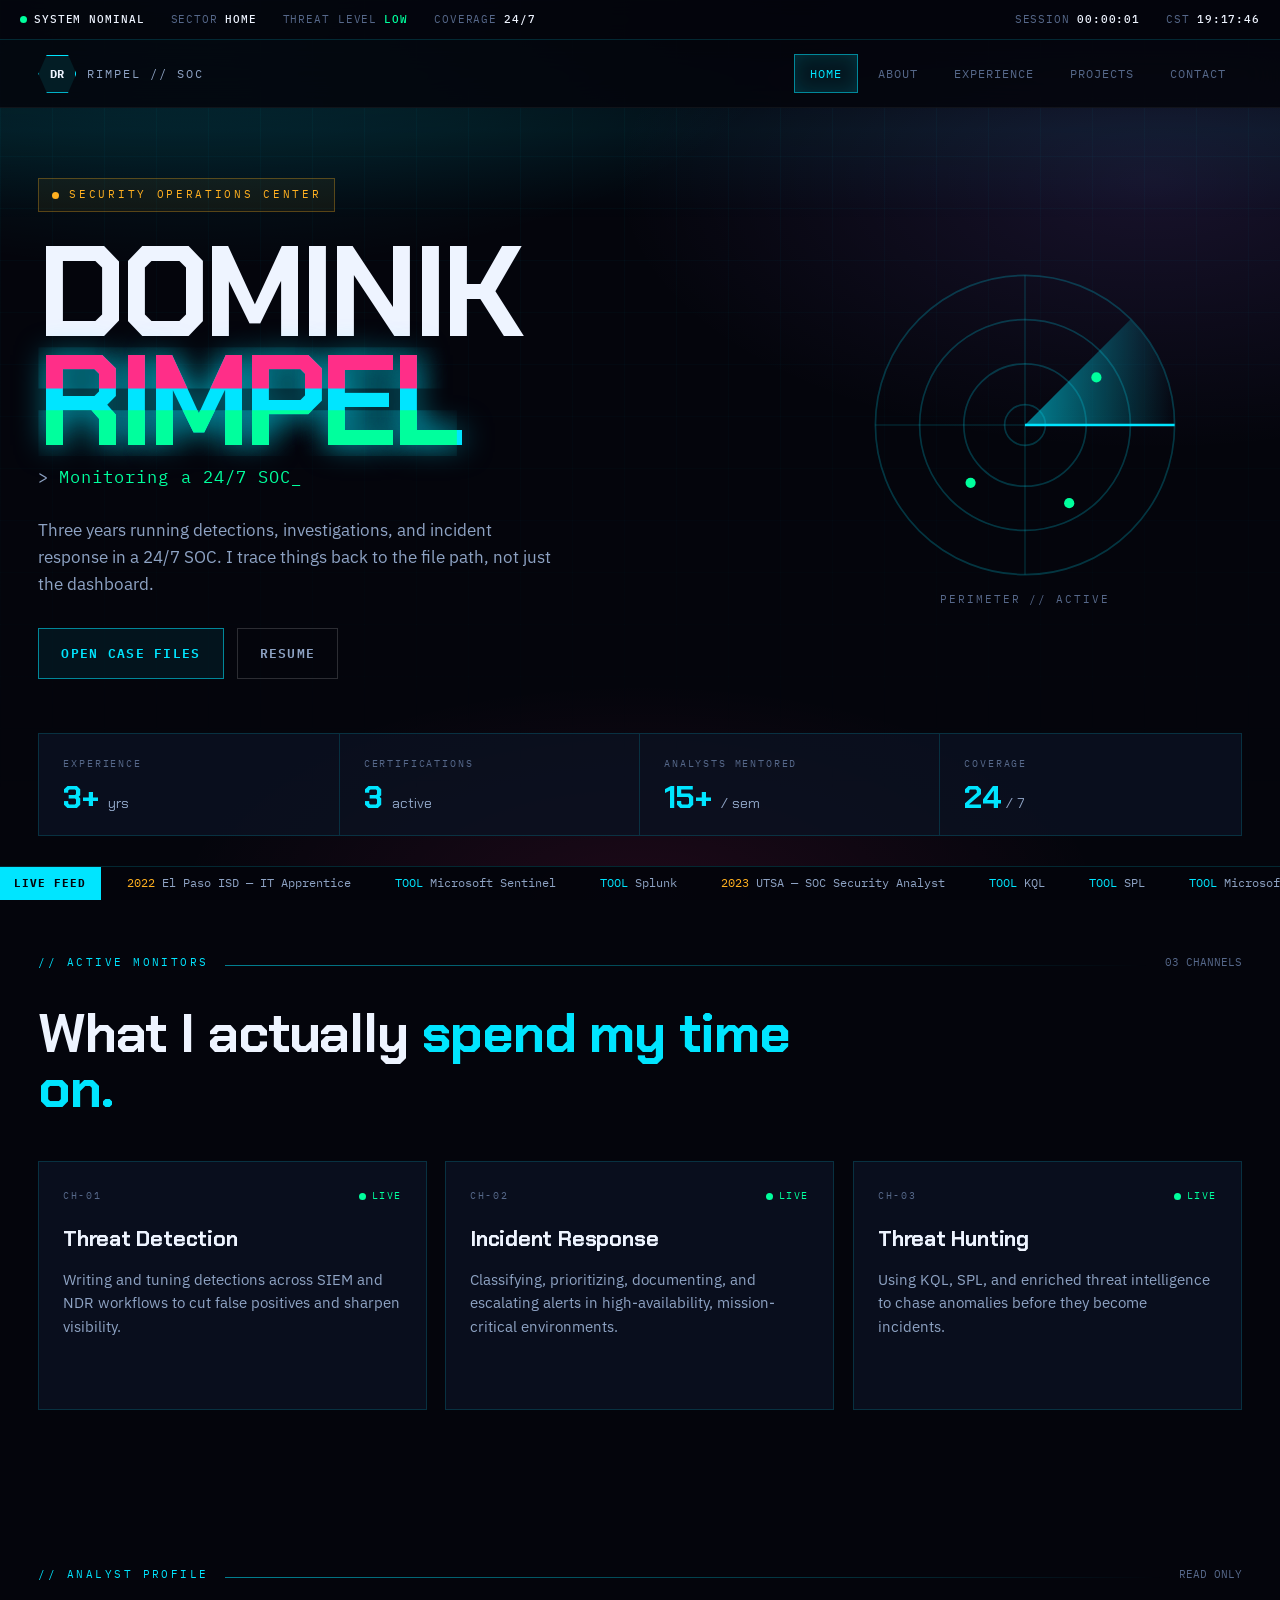
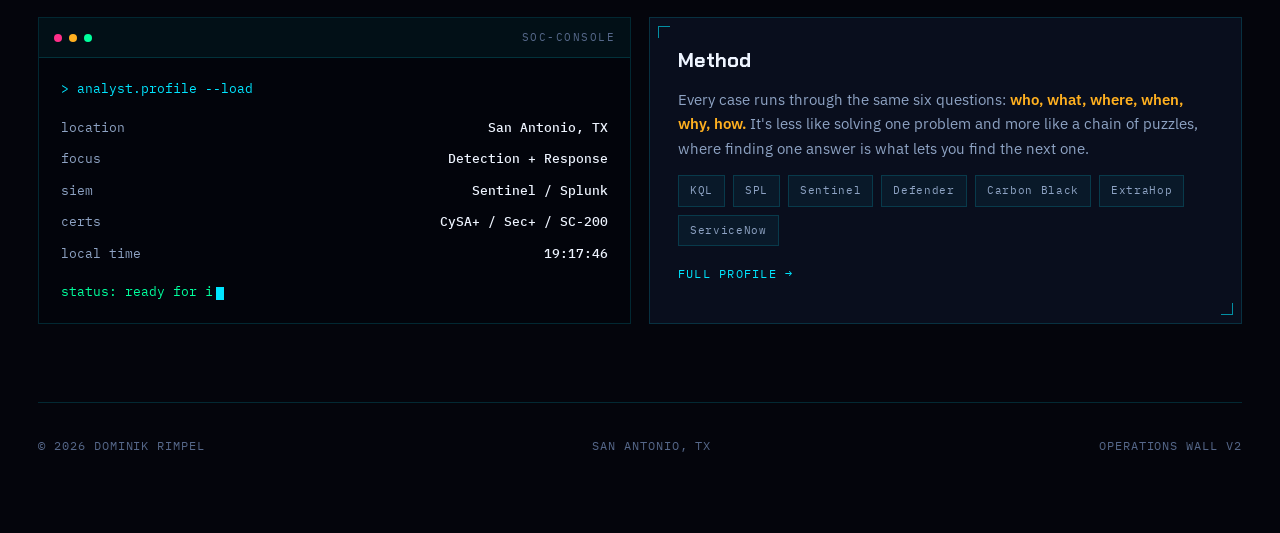
==== commit 3cd79346: "Tweaked index again" ====
--- a/index.html
+++ b/index.html
@@ -115,7 +115,7 @@
     </div>
     <div class="metric">
       <p class="k">COVERAGE</p>
-      <p class="v">24<small>/ 7</small></p>
+      <p class="v">24<small> / 7</small></p>
       <svg class="spark" viewBox="0 0 100 26" preserveAspectRatio="none"><path d="M0,13 L12,6 L24,19 L36,9 L48,21 L60,10 L72,17 L84,7 L100,13"/></svg>
     </div>
   </div>
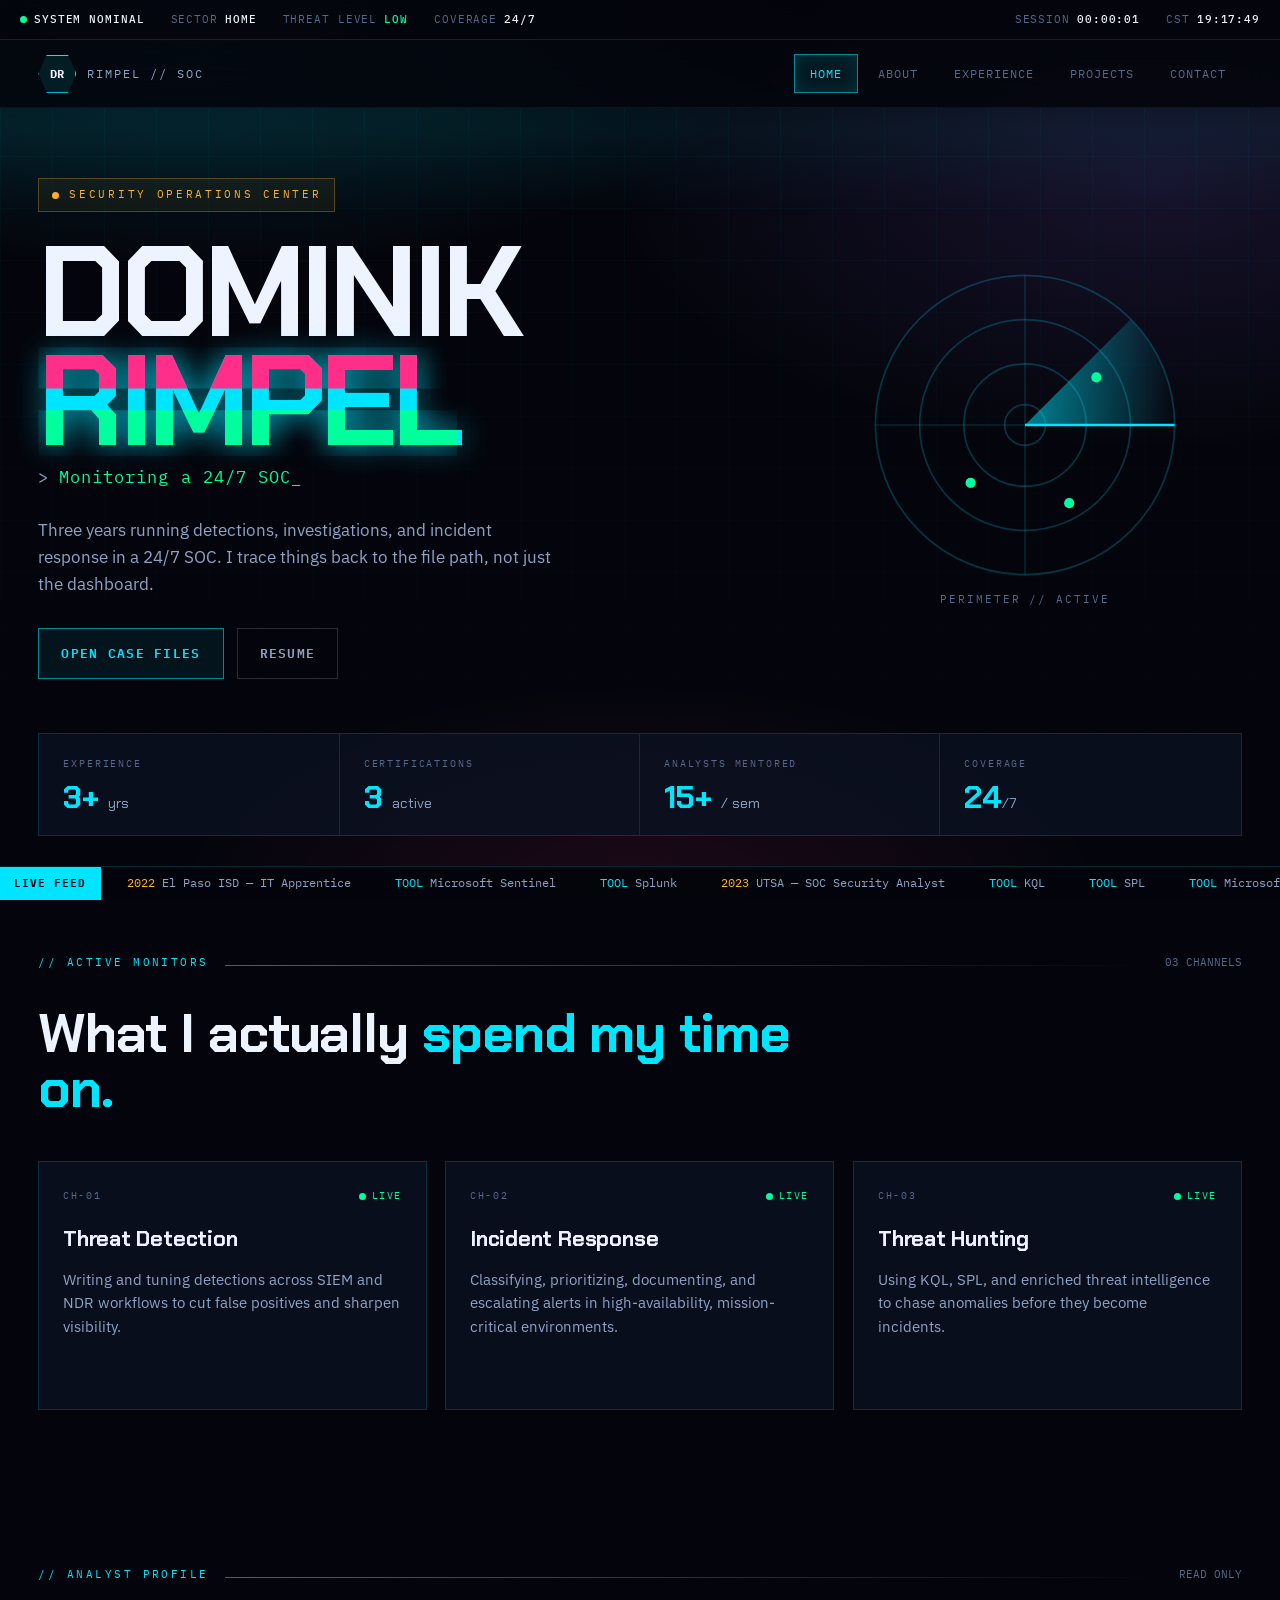
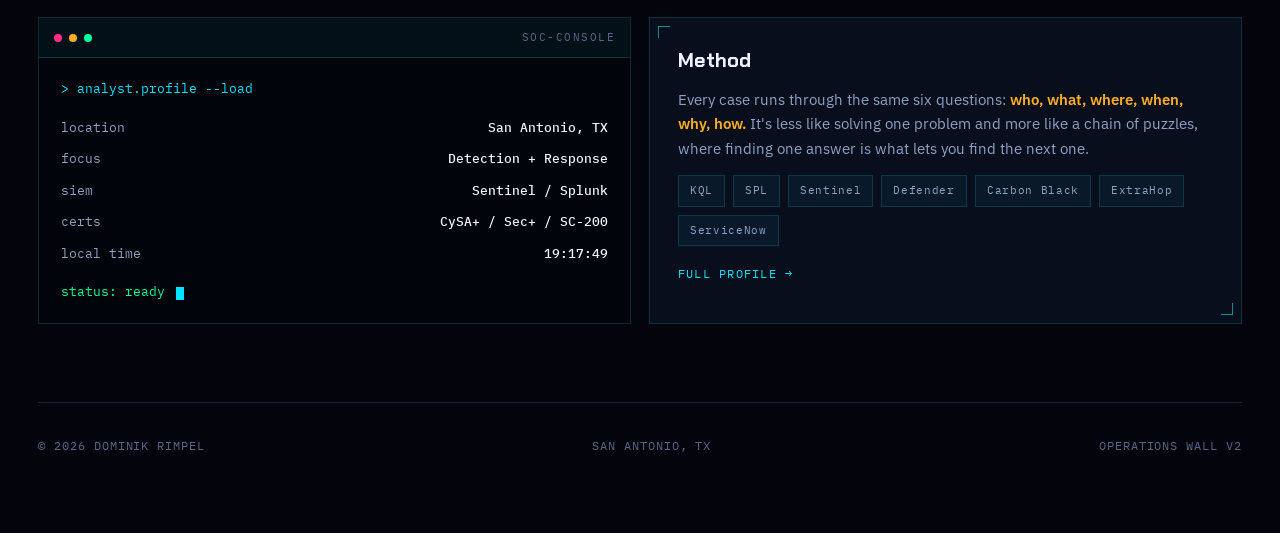
==== commit 9118b260: "Tweaked index again" ====
--- a/index.html
+++ b/index.html
@@ -115,7 +115,7 @@
     </div>
     <div class="metric">
       <p class="k">COVERAGE</p>
-      <p class="v">24<small> / 7</small></p>
+      <p class="v">24<small>/7</small></p>
       <svg class="spark" viewBox="0 0 100 26" preserveAspectRatio="none"><path d="M0,13 L12,6 L24,19 L36,9 L48,21 L60,10 L72,17 L84,7 L100,13"/></svg>
     </div>
   </div>
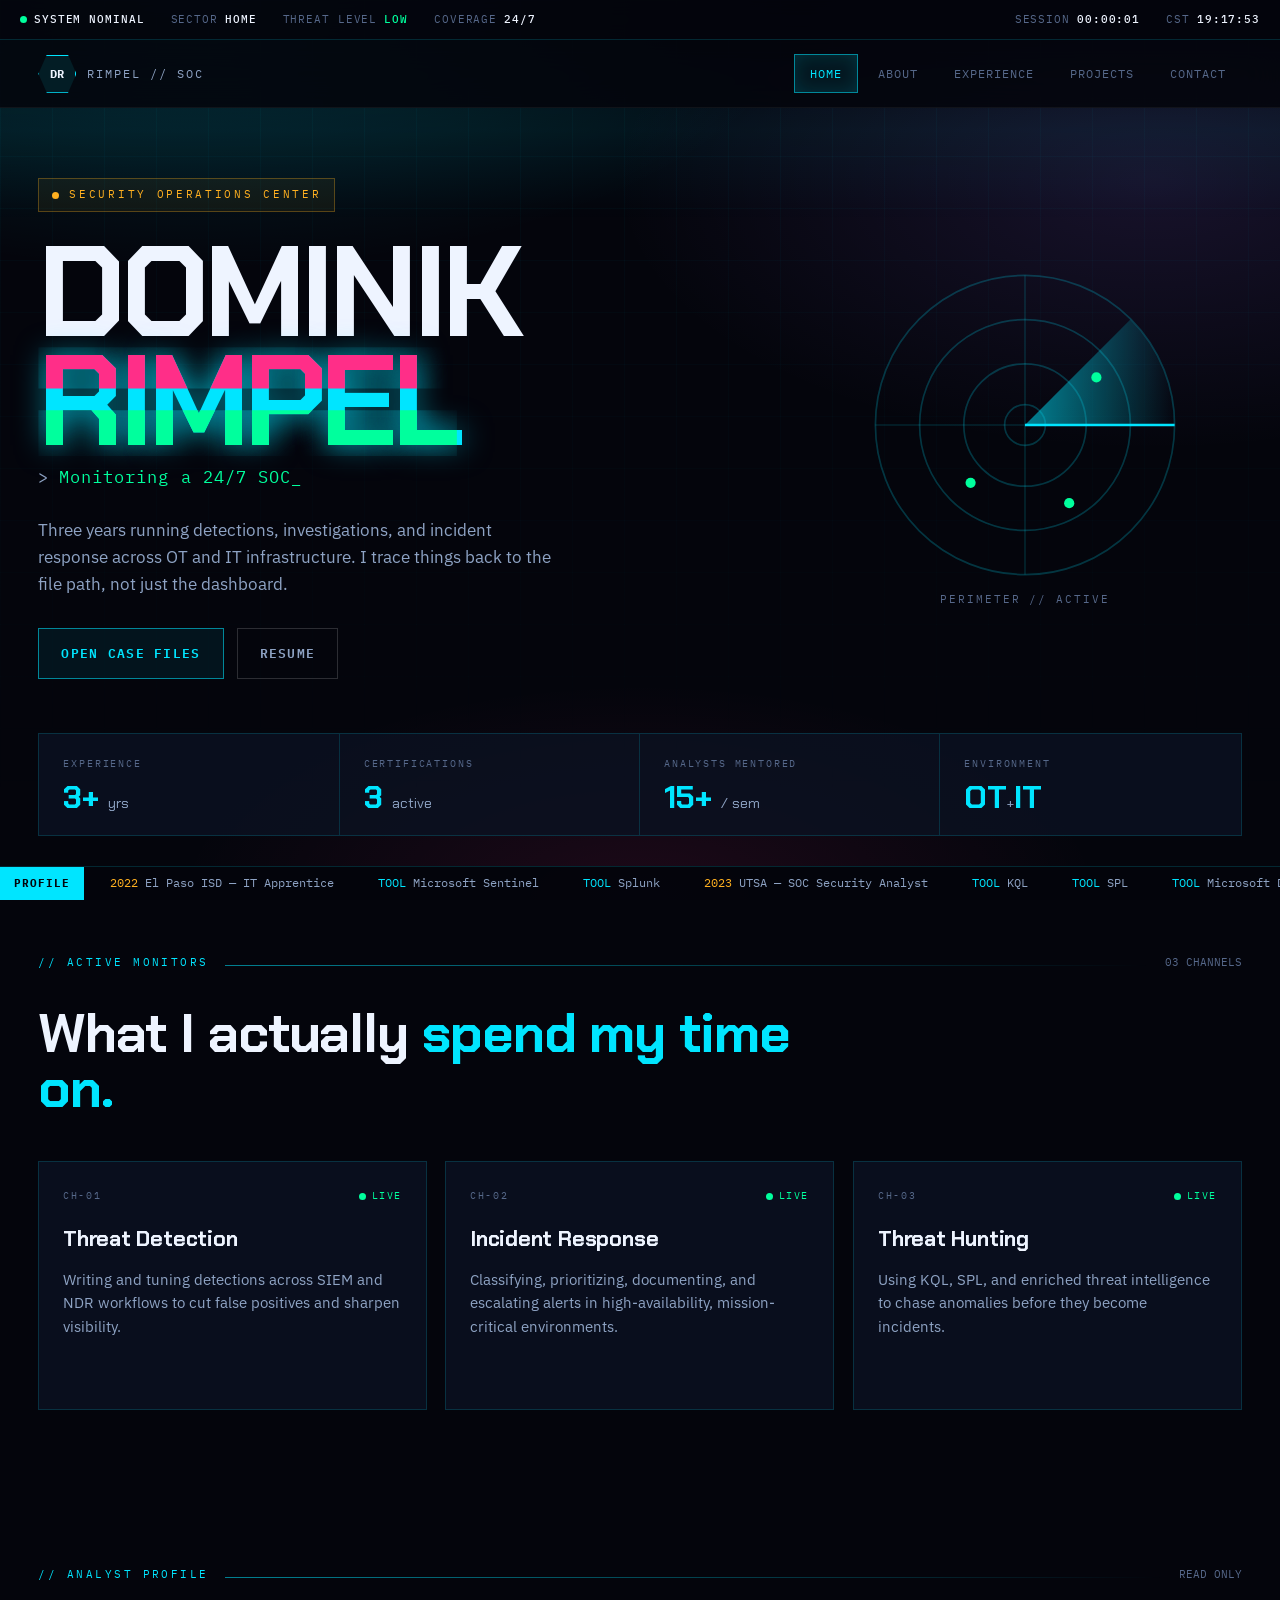
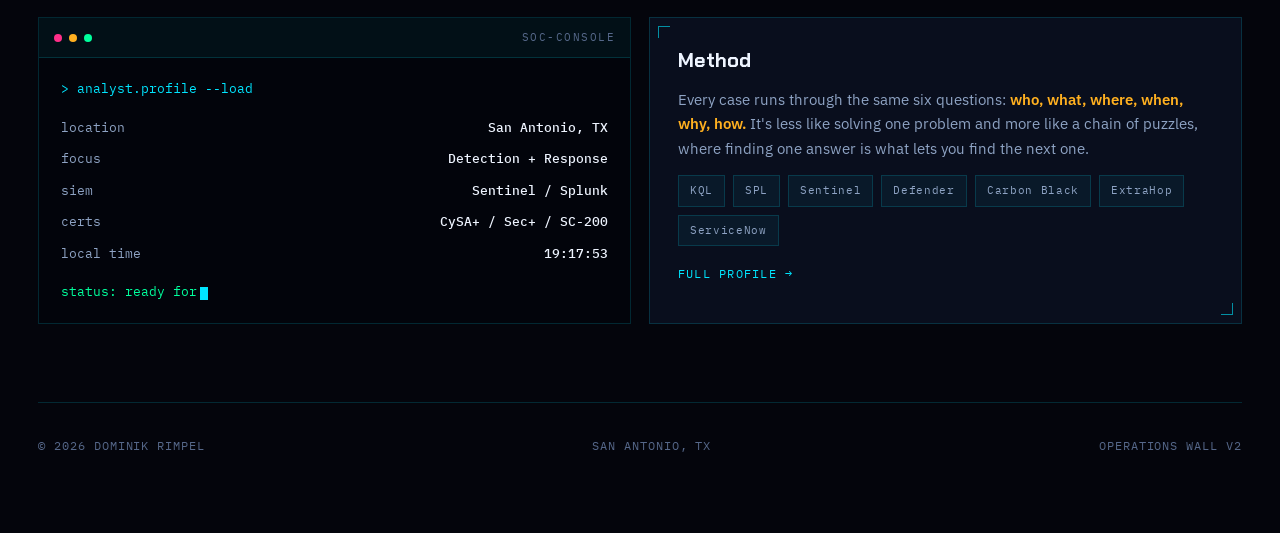
==== commit f701d209: "tweaked resume cache" ====
--- a/index.html
+++ b/index.html
@@ -62,10 +62,10 @@
       <span class="kicker"><span class="pip"></span> Security Operations Center</span>
       <h1 class="name">Dominik<br><span class="glitch" data-t="Rimpel">Rimpel</span></h1>
       <p class="rolebar">&gt; <span class="rot" id="rotator" data-words="Monitoring a 24/7 SOC|Building better alerts|Chasing threats|CS graduate, 2026|Hardware tinkerer"></span></p>
-      <p class="lede">Three years running detections, investigations, and incident response in a 24/7 SOC. I trace things back to the file path, not just the dashboard.</p>
+      <p class="lede">Three years running detections, investigations, and incident response across OT and IT infrastructure. I trace things back to the file path, not just the dashboard.</p>
       <div class="cta-row">
         <a class="btn" href="projects.html">Open Case Files</a>
-        <a class="btn ghost" href="assets/files/Dominik-Rimpel-Resume.pdf" target="_blank">Resume</a>
+        <a class="btn ghost" href="assets/files/Dominik-Rimpel-Resume.pdf?v=2" target="_blank">Resume</a>
       </div>
     </div>
 
@@ -114,8 +114,8 @@
       <svg class="spark" viewBox="0 0 100 26" preserveAspectRatio="none"><path d="M0,24 L16,18 L32,20 L48,11 L64,15 L80,6 L100,8"/></svg>
     </div>
     <div class="metric">
-      <p class="k">COVERAGE</p>
-      <p class="v">24<small>/7</small></p>
+      <p class="k">Environment</p>
+      <p class="v">OT<small>+</small>IT</p>
       <svg class="spark" viewBox="0 0 100 26" preserveAspectRatio="none"><path d="M0,13 L12,6 L24,19 L36,9 L48,21 L60,10 L72,17 L84,7 L100,13"/></svg>
     </div>
   </div>
@@ -190,7 +190,7 @@
 </footer>
 
 <div class="ticker">
-  <span class="ticker-tag">Live Feed</span>
+  <span class="ticker-tag">Profile</span>
   <div class="ticker-feed" id="tickerFeed"></div>
 </div>
 
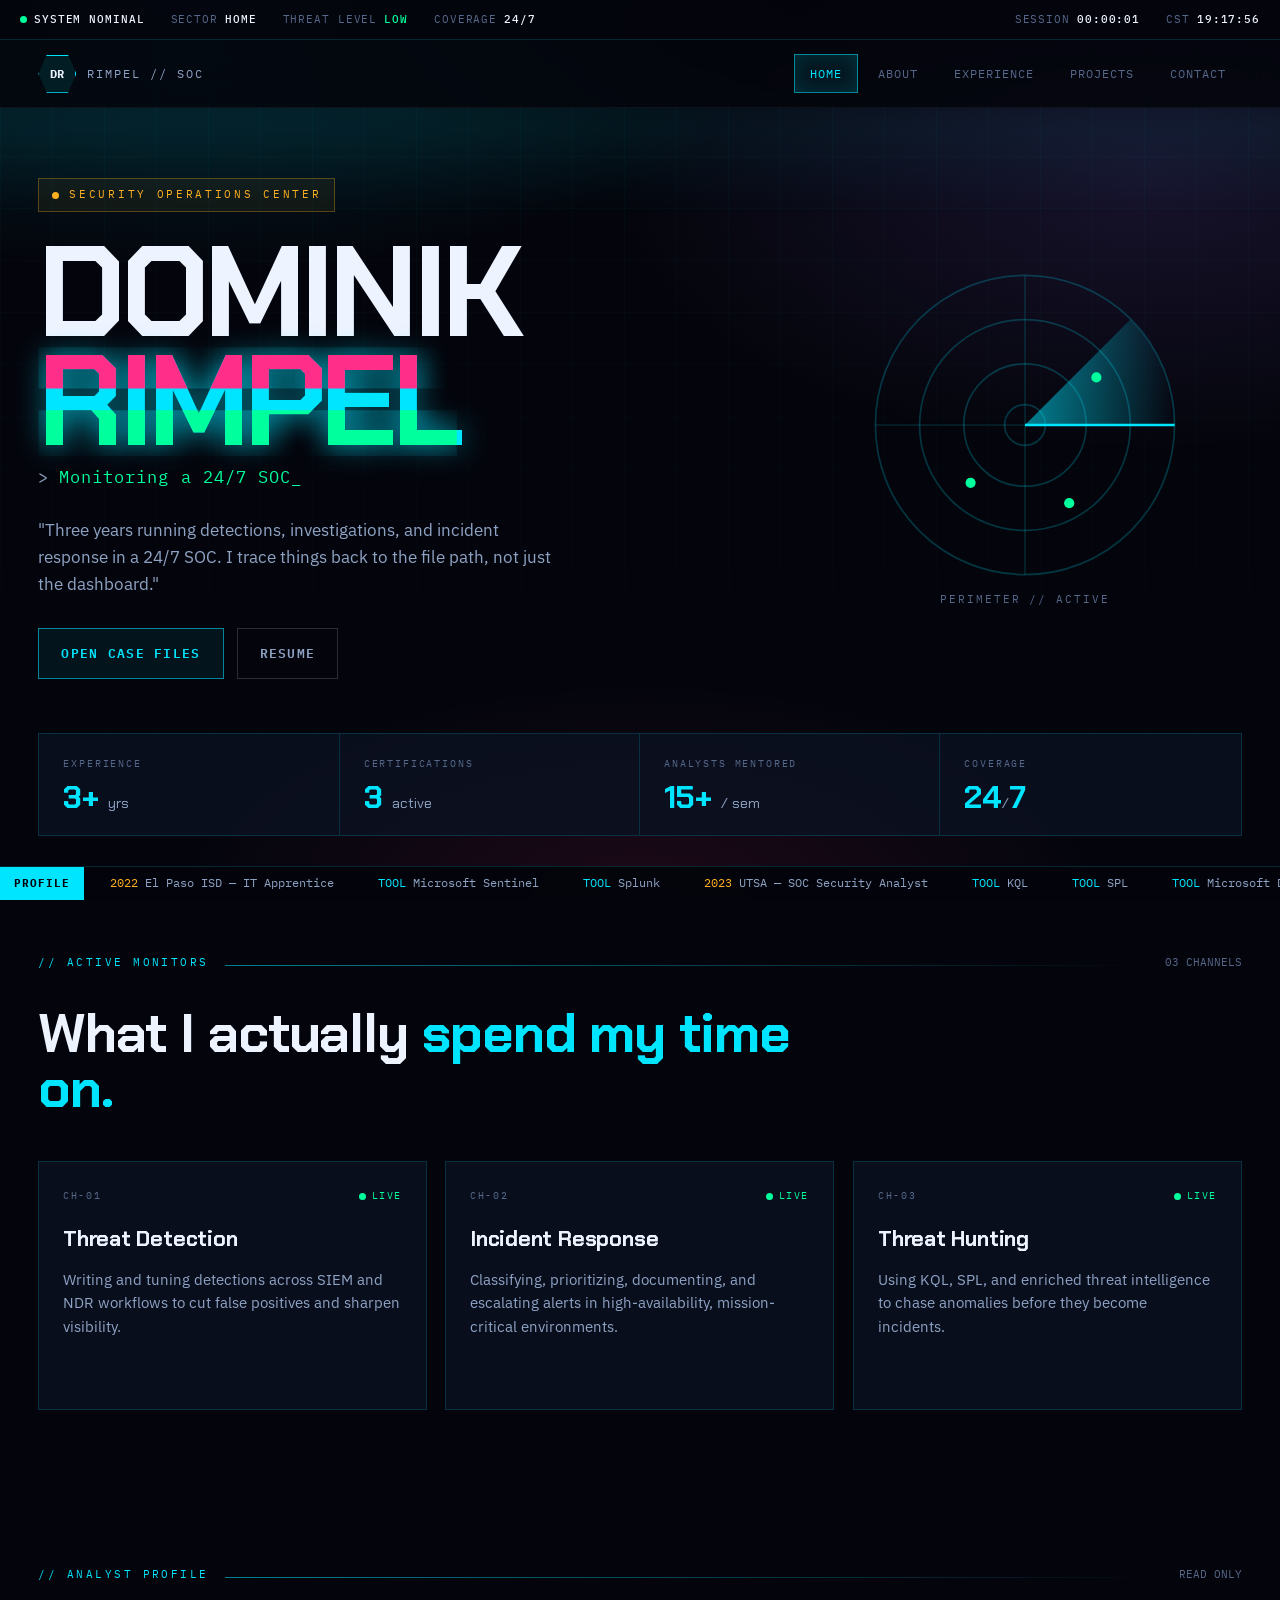
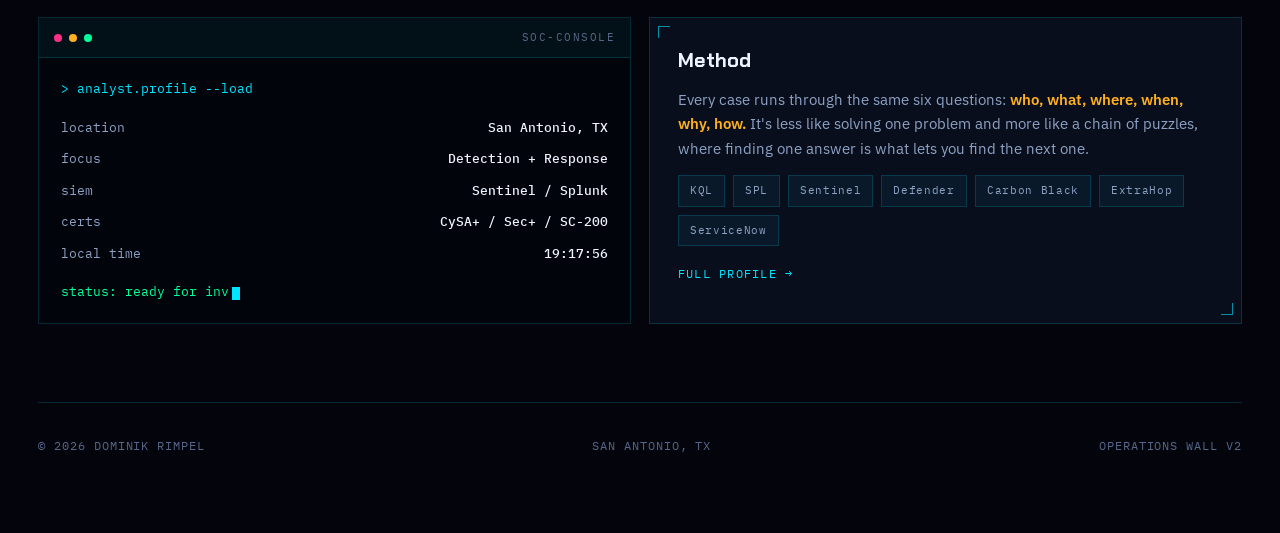
==== commit 6f74fb87: "tweaked index again" ====
--- a/index.html
+++ b/index.html
@@ -62,7 +62,7 @@
       <span class="kicker"><span class="pip"></span> Security Operations Center</span>
       <h1 class="name">Dominik<br><span class="glitch" data-t="Rimpel">Rimpel</span></h1>
       <p class="rolebar">&gt; <span class="rot" id="rotator" data-words="Monitoring a 24/7 SOC|Building better alerts|Chasing threats|CS graduate, 2026|Hardware tinkerer"></span></p>
-      <p class="lede">Three years running detections, investigations, and incident response across OT and IT infrastructure. I trace things back to the file path, not just the dashboard.</p>
+      <p class="lede">"Three years running detections, investigations, and incident response in a 24/7 SOC. I trace things back to the file path, not just the dashboard."</p>
       <div class="cta-row">
         <a class="btn" href="projects.html">Open Case Files</a>
         <a class="btn ghost" href="assets/files/Dominik-Rimpel-Resume.pdf?v=2" target="_blank">Resume</a>
@@ -114,8 +114,8 @@
       <svg class="spark" viewBox="0 0 100 26" preserveAspectRatio="none"><path d="M0,24 L16,18 L32,20 L48,11 L64,15 L80,6 L100,8"/></svg>
     </div>
     <div class="metric">
-      <p class="k">Environment</p>
-      <p class="v">OT<small>+</small>IT</p>
+      <p class="k">Coverage</p>
+      <p class="v">24<small>/</small>7</p>
       <svg class="spark" viewBox="0 0 100 26" preserveAspectRatio="none"><path d="M0,13 L12,6 L24,19 L36,9 L48,21 L60,10 L72,17 L84,7 L100,13"/></svg>
     </div>
   </div>
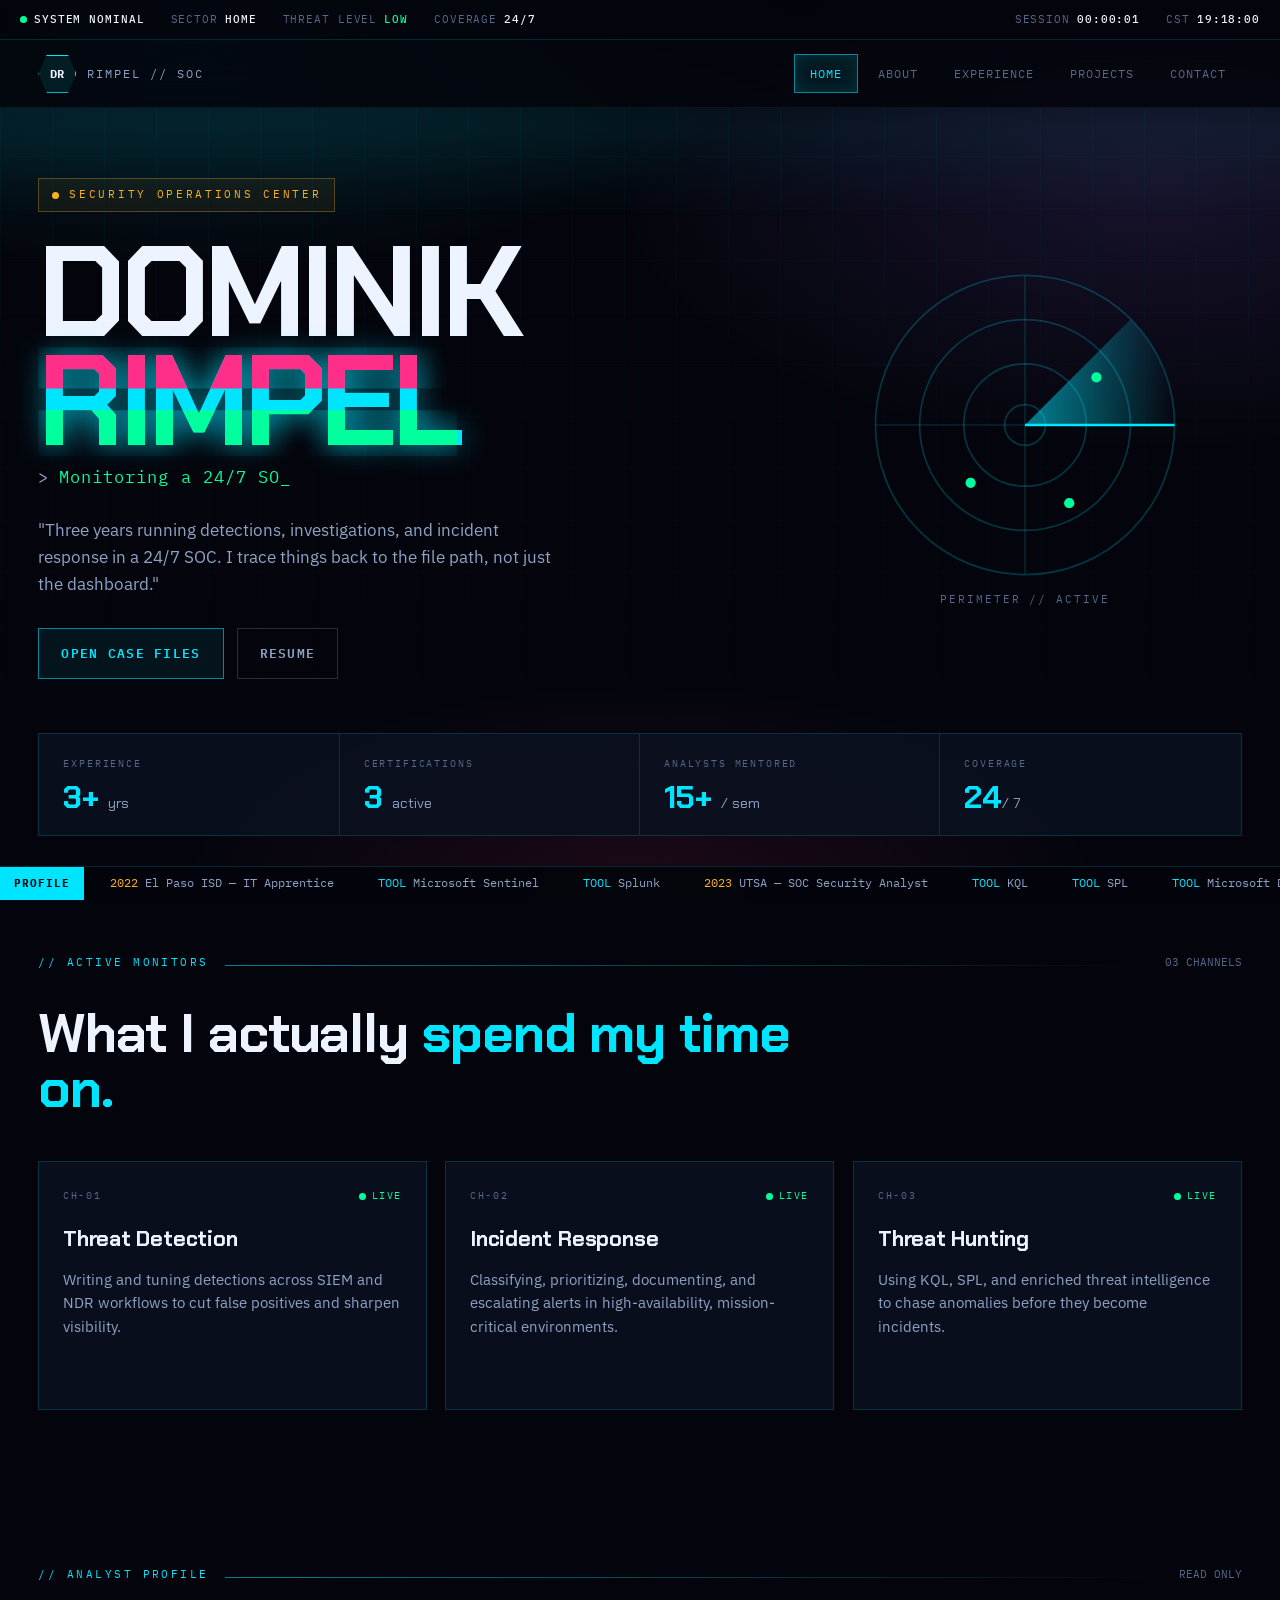
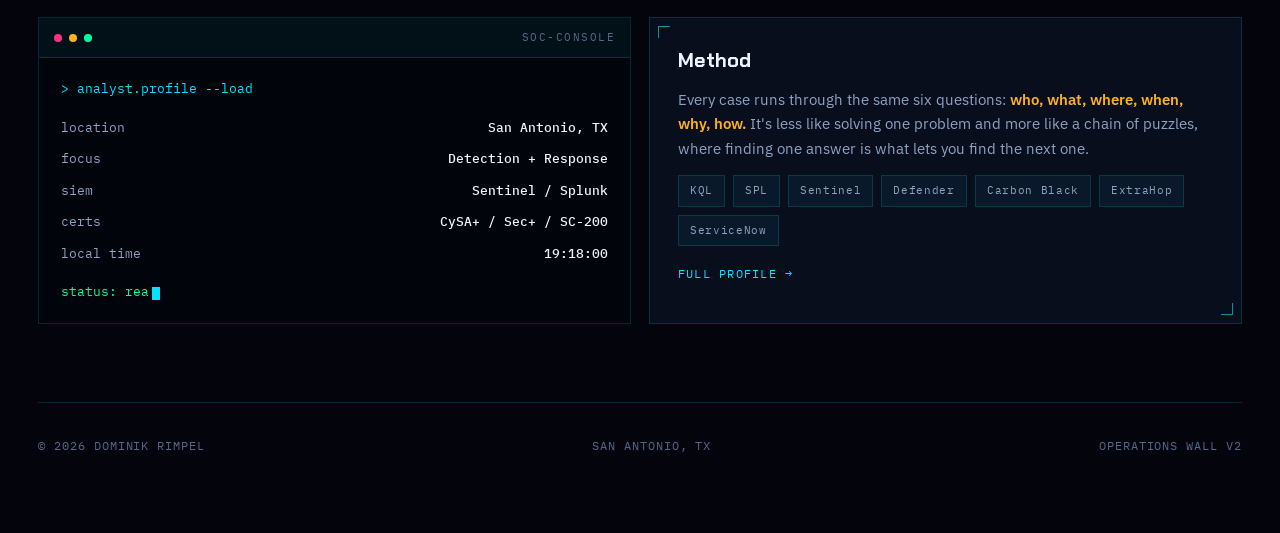
==== commit d5924260: "tweaked index again" ====
--- a/index.html
+++ b/index.html
@@ -115,7 +115,7 @@
     </div>
     <div class="metric">
       <p class="k">Coverage</p>
-      <p class="v">24<small>/</small>7</p>
+      <p class="v">24<small>/ 7</small></p>
       <svg class="spark" viewBox="0 0 100 26" preserveAspectRatio="none"><path d="M0,13 L12,6 L24,19 L36,9 L48,21 L60,10 L72,17 L84,7 L100,13"/></svg>
     </div>
   </div>
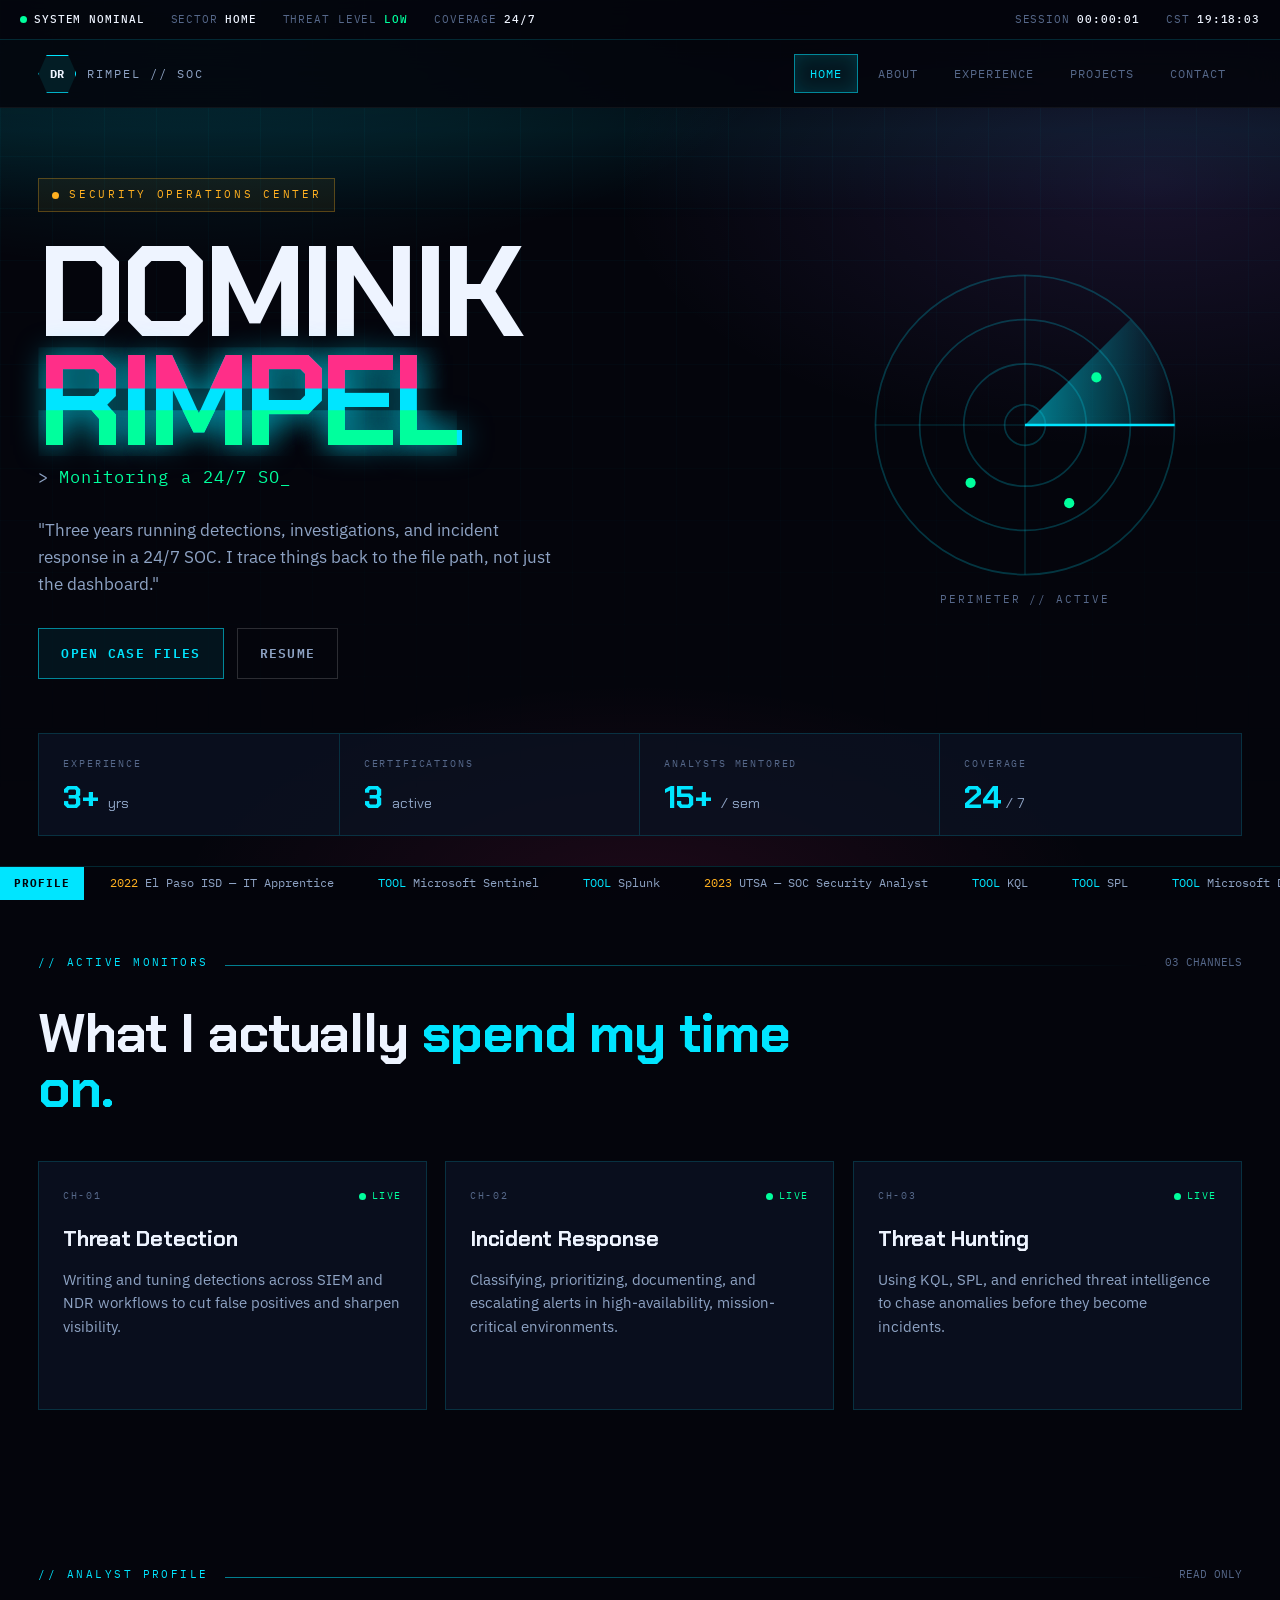
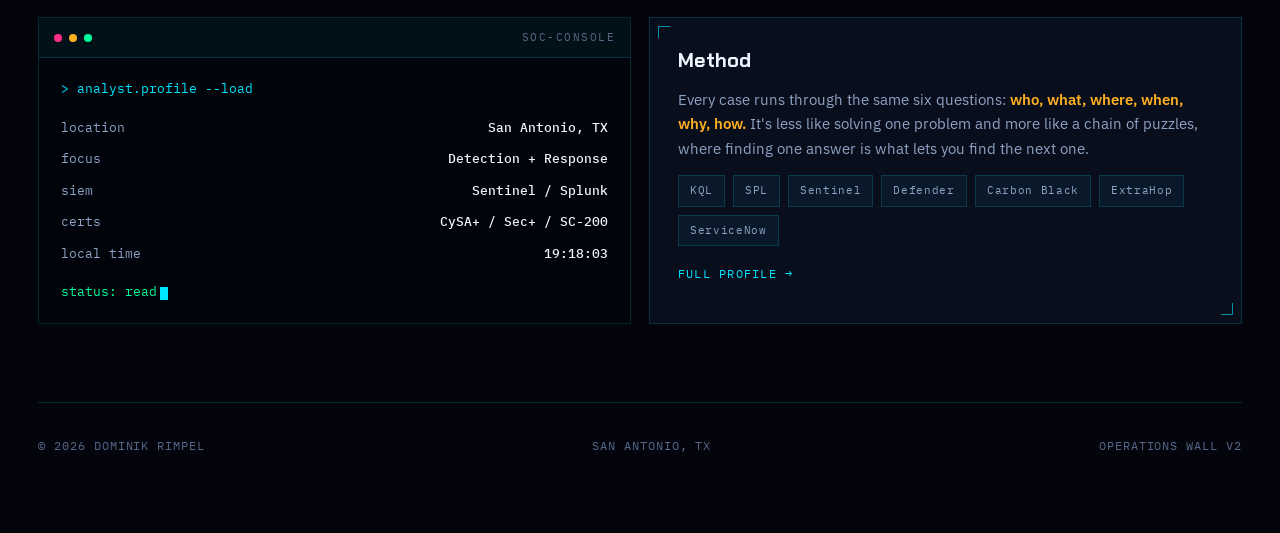
==== commit fd0cb699: "tweaked index again" ====
--- a/index.html
+++ b/index.html
@@ -115,7 +115,7 @@
     </div>
     <div class="metric">
       <p class="k">Coverage</p>
-      <p class="v">24<small>/ 7</small></p>
+      <p class="v">24<small> / 7</small></p>
       <svg class="spark" viewBox="0 0 100 26" preserveAspectRatio="none"><path d="M0,13 L12,6 L24,19 L36,9 L48,21 L60,10 L72,17 L84,7 L100,13"/></svg>
     </div>
   </div>
